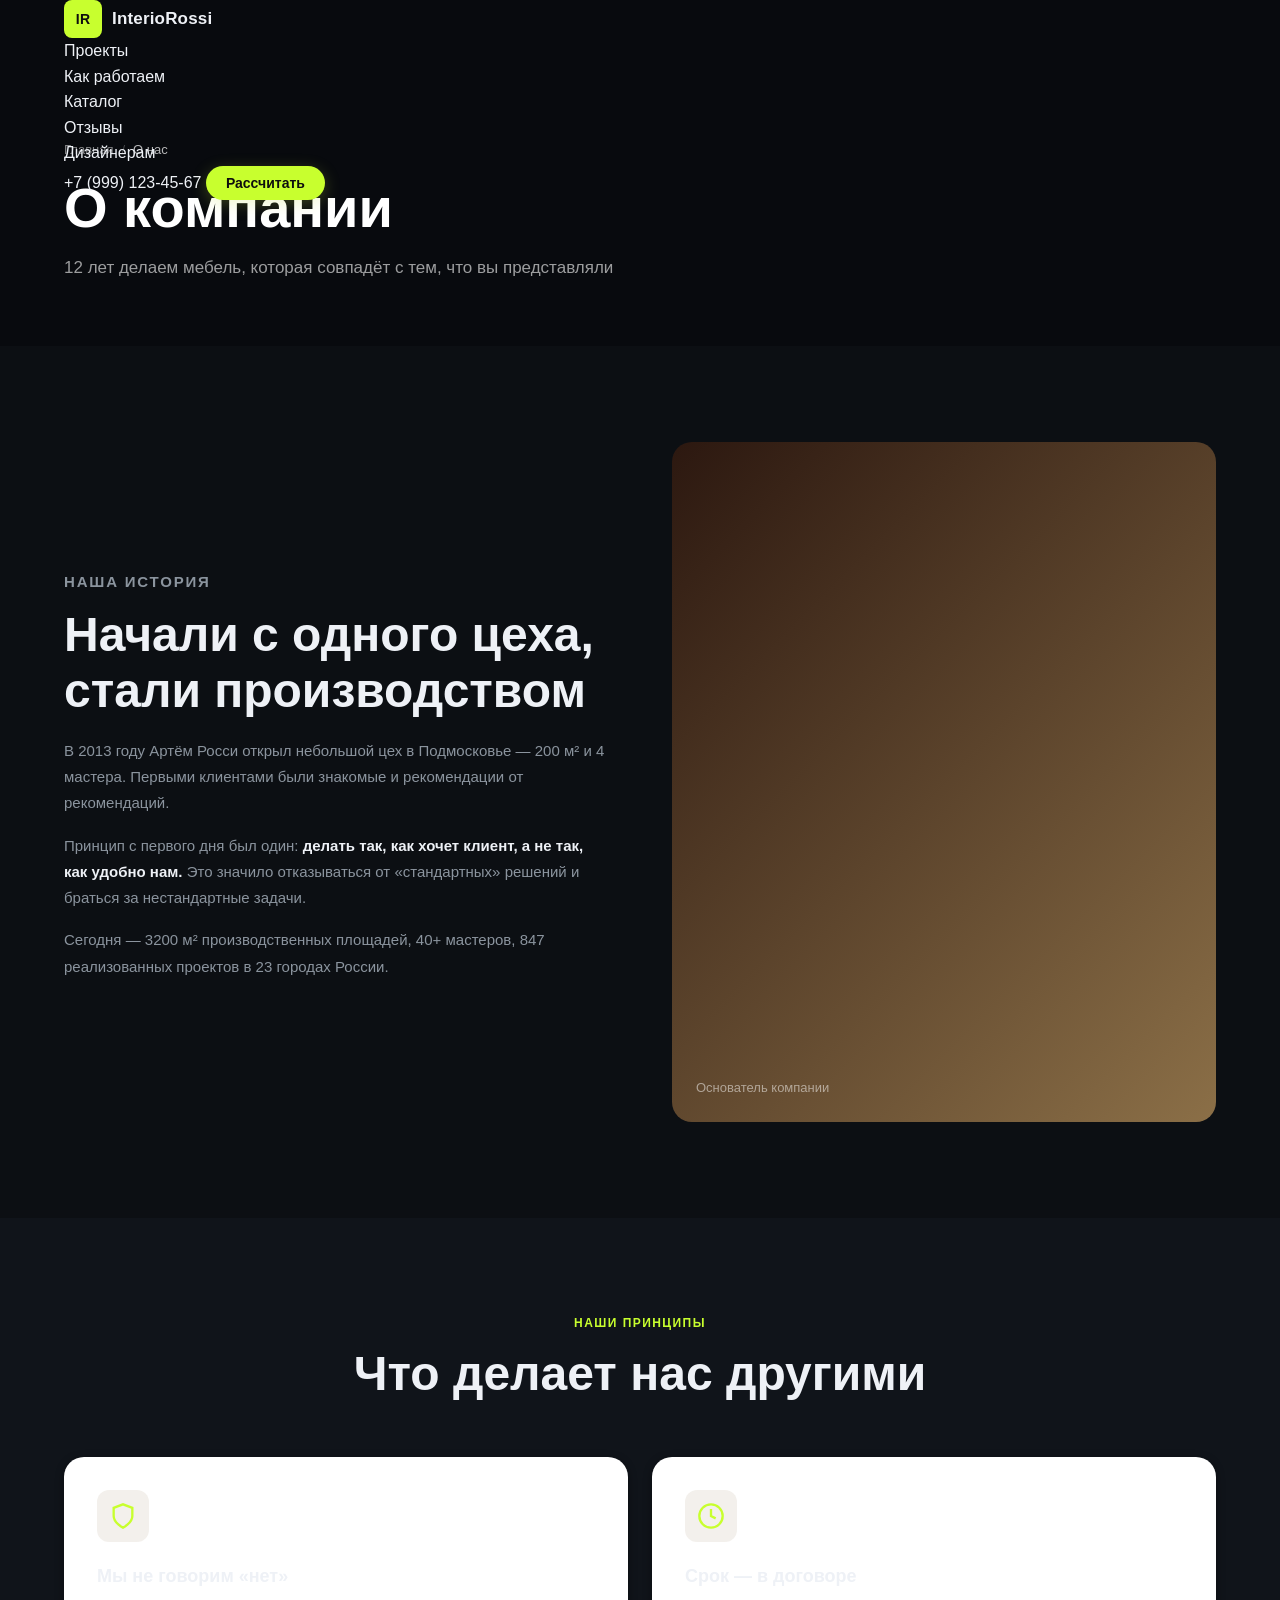
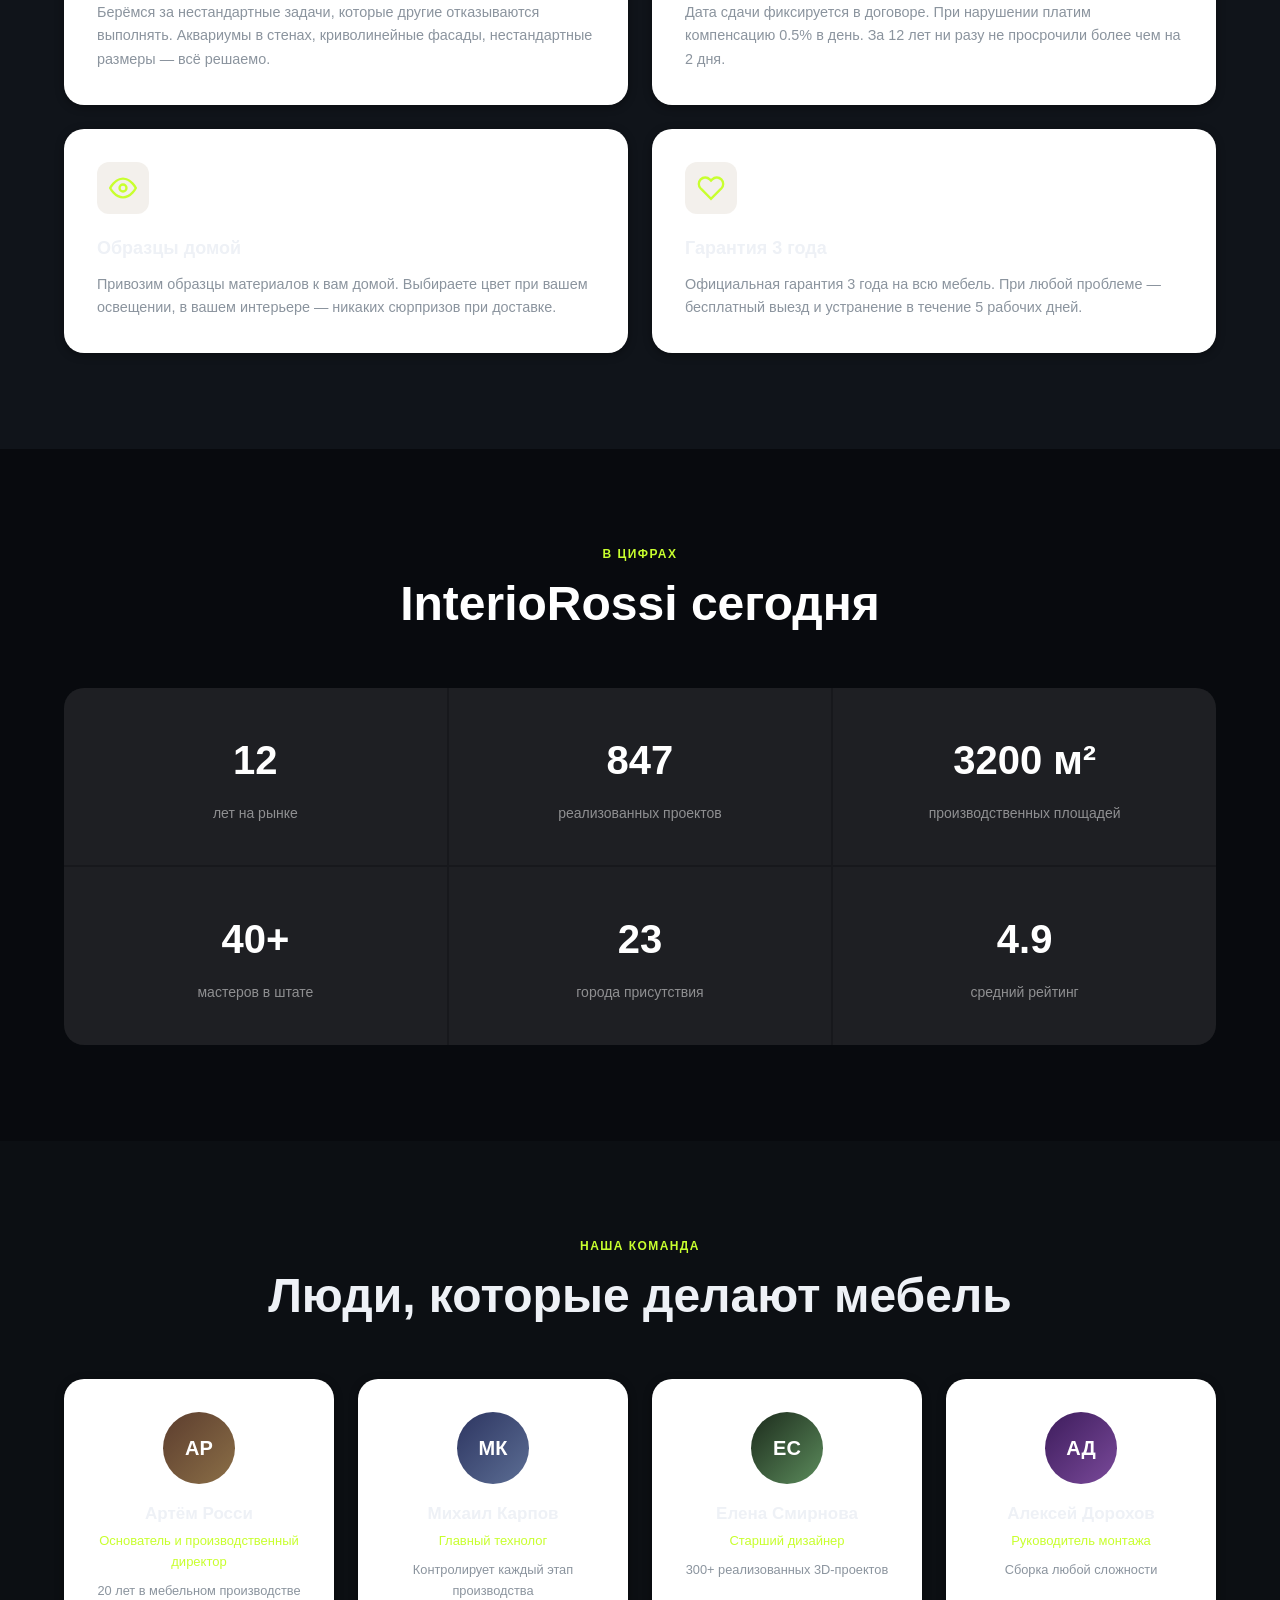
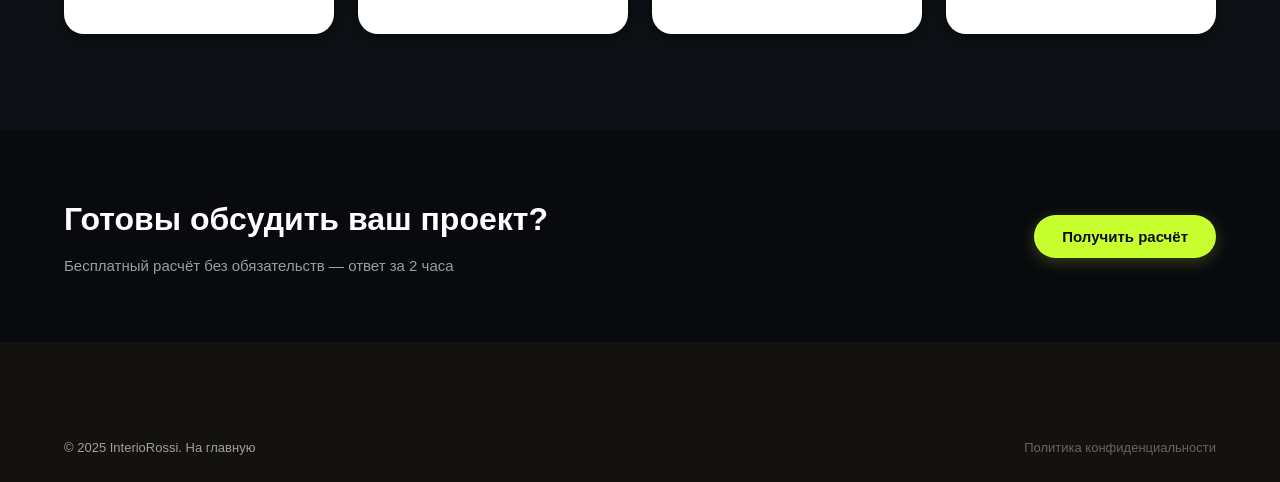
==== pages/about.html @ 783f9fa0 "InterioRossi v5 with quiz calculator" ====
<!DOCTYPE html>
<html lang="ru">
<head>
  <meta charset="UTF-8">
  <meta name="viewport" content="width=device-width, initial-scale=1.0">
  <meta name="description" content="О компании InterioRossi — 12 лет производства мебели на заказ, собственный цех в Москве.">
  <title>О нас — InterioRossi</title>
  <link rel="preconnect" href="https://fonts.googleapis.com">
  <link rel="preconnect" href="https://fonts.gstatic.com" crossorigin>
  <link href="https://fonts.googleapis.com/css2?family=Playfair+Display:ital,wght@0,400;0,600;0,700;1,400&family=Inter:wght@300;400;500;600&display=swap" rel="stylesheet">
  <link rel="stylesheet" href="../css/style.css">
  <link rel="stylesheet" href="../css/pages.css">
</head>
<body>

  <header class="header scrolled" id="header">
    <div class="container">
      <nav class="nav">
        <a href="../Index.html" class="logo">
          <span class="logo-icon">IR</span>
          <span class="logo-name">InterioRossi</span>
        </a>
        <ul class="nav-links">
          <li><a href="../Index.html#projects" class="nav-link">Проекты</a></li>
          <li><a href="../Index.html#process" class="nav-link">Как работаем</a></li>
          <li><a href="../Index.html#categories" class="nav-link">Каталог</a></li>
          <li><a href="../Index.html#reviews" class="nav-link">Отзывы</a></li>
          <li><a href="../Index.html#partners" class="nav-link">Дизайнерам</a></li>
        </ul>
        <div class="nav-right">
          <a href="tel:+79991234567" class="nav-phone">+7 (999) 123-45-67</a>
          <a href="../Index.html#contact" class="btn btn-primary btn-sm">Рассчитать</a>
        </div>
        <button class="burger" id="burger" aria-label="Меню"><span></span><span></span><span></span></button>
      </nav>
    </div>
  </header>

  <main>
    <section class="page-hero">
      <div class="container">
        <div class="breadcrumb"><a href="../Index.html">Главная</a><span>/</span><span>О нас</span></div>
        <h1 class="page-title">О компании</h1>
        <p class="page-subtitle">12 лет делаем мебель, которая совпадёт с тем, что вы представляли</p>
      </div>
    </section>

    <!-- Story -->
    <section class="section">
      <div class="container">
        <div class="about-story">
          <div class="about-text">
            <p class="section-eyebrow">Наша история</p>
            <h2 class="section-title">Начали с одного цеха,<br>стали производством</h2>
            <p>В 2013 году Артём Росси открыл небольшой цех в Подмосковье — 200 м² и 4 мастера. Первыми клиентами были знакомые и рекомендации от рекомендаций.</p>
            <p>Принцип с первого дня был один: <strong>делать так, как хочет клиент, а не так, как удобно нам.</strong> Это значило отказываться от «стандартных» решений и браться за нестандартные задачи.</p>
            <p>Сегодня — 3200 м² производственных площадей, 40+ мастеров, 847 реализованных проектов в 23 городах России.</p>
          </div>
          <div class="about-img-ph" style="background:linear-gradient(135deg,#2C1810,#8B6F47)">
            <span>Основатель компании</span>
          </div>
        </div>
      </div>
    </section>

    <!-- Values -->
    <section class="section section-cream">
      <div class="container">
        <div class="section-header">
          <p class="section-eyebrow">Наши принципы</p>
          <h2 class="section-title">Что делает нас другими</h2>
        </div>
        <div class="values-grid">
          <div class="value-card">
            <div class="value-icon">
              <svg width="28" height="28" viewBox="0 0 24 24" fill="none" stroke="currentColor" stroke-width="2"><path d="M12 22s8-4 8-10V5l-8-3-8 3v7c0 6 8 10 8 10z"/></svg>
            </div>
            <h3>Мы не говорим «нет»</h3>
            <p>Берёмся за нестандартные задачи, которые другие отказываются выполнять. Аквариумы в стенах, криволинейные фасады, нестандартные размеры — всё решаемо.</p>
          </div>
          <div class="value-card">
            <div class="value-icon">
              <svg width="28" height="28" viewBox="0 0 24 24" fill="none" stroke="currentColor" stroke-width="2"><circle cx="12" cy="12" r="10"/><polyline points="12 6 12 12 16 14"/></svg>
            </div>
            <h3>Срок — в договоре</h3>
            <p>Дата сдачи фиксируется в договоре. При нарушении платим компенсацию 0.5% в день. За 12 лет ни разу не просрочили более чем на 2 дня.</p>
          </div>
          <div class="value-card">
            <div class="value-icon">
              <svg width="28" height="28" viewBox="0 0 24 24" fill="none" stroke="currentColor" stroke-width="2"><path d="M1 12s4-8 11-8 11 8 11 8-4 8-11 8-11-8-11-8z"/><circle cx="12" cy="12" r="3"/></svg>
            </div>
            <h3>Образцы домой</h3>
            <p>Привозим образцы материалов к вам домой. Выбираете цвет при вашем освещении, в вашем интерьере — никаких сюрпризов при доставке.</p>
          </div>
          <div class="value-card">
            <div class="value-icon">
              <svg width="28" height="28" viewBox="0 0 24 24" fill="none" stroke="currentColor" stroke-width="2"><path d="M20.84 4.61a5.5 5.5 0 00-7.78 0L12 5.67l-1.06-1.06a5.5 5.5 0 00-7.78 7.78l1.06 1.06L12 21.23l7.78-7.78 1.06-1.06a5.5 5.5 0 000-7.78z"/></svg>
            </div>
            <h3>Гарантия 3 года</h3>
            <p>Официальная гарантия 3 года на всю мебель. При любой проблеме — бесплатный выезд и устранение в течение 5 рабочих дней.</p>
          </div>
        </div>
      </div>
    </section>

    <!-- Numbers -->
    <section class="section section-dark">
      <div class="container">
        <div class="section-header">
          <p class="section-eyebrow light">В цифрах</p>
          <h2 class="section-title light">InterioRossi сегодня</h2>
        </div>
        <div class="numbers-grid">
          <div class="number-item"><strong>12</strong><span>лет на рынке</span></div>
          <div class="number-item"><strong>847</strong><span>реализованных проектов</span></div>
          <div class="number-item"><strong>3200 м²</strong><span>производственных площадей</span></div>
          <div class="number-item"><strong>40+</strong><span>мастеров в штате</span></div>
          <div class="number-item"><strong>23</strong><span>города присутствия</span></div>
          <div class="number-item"><strong>4.9</strong><span>средний рейтинг</span></div>
        </div>
      </div>
    </section>

    <!-- Team -->
    <section class="section">
      <div class="container">
        <div class="section-header">
          <p class="section-eyebrow">Наша команда</p>
          <h2 class="section-title">Люди, которые делают мебель</h2>
        </div>
        <div class="team-grid">
          <div class="team-card">
            <div class="team-ava" style="background:linear-gradient(135deg,#5C3D2E,#8B6F47)">АР</div>
            <h3>Артём Росси</h3>
            <span>Основатель и производственный директор</span>
            <p>20 лет в мебельном производстве</p>
          </div>
          <div class="team-card">
            <div class="team-ava" style="background:linear-gradient(135deg,#2D3561,#5C6E94)">МК</div>
            <h3>Михаил Карпов</h3>
            <span>Главный технолог</span>
            <p>Контролирует каждый этап производства</p>
          </div>
          <div class="team-card">
            <div class="team-ava" style="background:linear-gradient(135deg,#1C2B1C,#5C8C5C)">ЕС</div>
            <h3>Елена Смирнова</h3>
            <span>Старший дизайнер</span>
            <p>300+ реализованных 3D-проектов</p>
          </div>
          <div class="team-card">
            <div class="team-ava" style="background:linear-gradient(135deg,#3D1C5C,#7A4A9A)">АД</div>
            <h3>Алексей Дорохов</h3>
            <span>Руководитель монтажа</span>
            <p>Сборка любой сложности</p>
          </div>
        </div>
      </div>
    </section>

    <!-- CTA -->
    <section class="page-cta-banner">
      <div class="container">
        <div class="banner-inner">
          <div>
            <h2>Готовы обсудить ваш проект?</h2>
            <p>Бесплатный расчёт без обязательств — ответ за 2 часа</p>
          </div>
          <a href="../Index.html#contact" class="btn btn-primary">Получить расчёт</a>
        </div>
      </div>
    </section>
  </main>

  <footer class="footer">
    <div class="container">
      <div class="footer-bottom" style="padding: 24px 0">
        <p>© 2025 InterioRossi. <a href="../Index.html">На главную</a></p>
        <div class="footer-legal">
          <a href="#">Политика конфиденциальности</a>
        </div>
      </div>
    </div>
  </footer>

  <script src="../js/main.js"></script>
</body>
</html>
---- css/style.css ----
/* ═══════════════════════════════════════════════════
   InterioRossi — Main Stylesheet
   Palette: Tuvio dark + lime accent
═══════════════════════════════════════════════════ */

/* ─── Variables ─── */
:root {
  --bg:         #0c0f13;
  --bg-cream:   #10141a;
  --bg-dark:    #080a0e;
  --bg-dark2:   #161c24;
  --text:       #eef1f6;
  --text-2:     #8b949e;
  --text-3:     #5a6370;
  --accent:     #c8ff2e;
  --accent-h:   #d8ff5a;
  --gold:       #c8ff2e;
  --gold-light: #d8ff5a;
  --border:     rgba(255,255,255,.06);
  --border-d:   rgba(255,255,255,.06);
  --white:      #FFFFFF;
  --shadow-sm:  0 2px 8px rgba(0,0,0,.4);
  --shadow:     0 4px 24px rgba(0,0,0,.5);
  --shadow-lg:  0 8px 48px rgba(0,0,0,.6);
  --r:          16px;
  --r-lg:       20px;
  --transition: .3s cubic-bezier(.4,0,.2,1);
  --font-h:     'Manrope', -apple-system, BlinkMacSystemFont, 'Segoe UI', Arial, sans-serif;
  --font-b:     'Manrope', -apple-system, BlinkMacSystemFont, 'Segoe UI', Arial, sans-serif;
}

/* ─── Reset ─── */
*, *::before, *::after { box-sizing: border-box; margin: 0; padding: 0; }
html { scroll-behavior: smooth; font-size: 16px; }
body {
  font-family: var(--font-b);
  background: var(--bg);
  color: var(--text);
  line-height: 1.6;
  -webkit-font-smoothing: antialiased;
}
img { display: block; max-width: 100%; height: auto; }
a { color: inherit; text-decoration: none; }
ul { list-style: none; }
button { cursor: pointer; border: none; background: none; font-family: inherit; }
input, textarea, select { font-family: inherit; }

/* ─── Layout ─── */
.container {
  width: 100%;
  max-width: 1200px;
  margin: 0 auto;
  padding: 0 24px;
}
.section { padding: 96px 0; }
.section-cream { background: var(--bg-cream); }
.section-dark  { background: var(--bg-dark); }

/* ─── Typography ─── */
.section-eyebrow {
  font-size: .75rem;
  font-weight: 600;
  letter-spacing: .12em;
  text-transform: uppercase;
  color: var(--accent);
  margin-bottom: 12px;
}
.section-eyebrow.light { color: var(--gold); }

.section-title {
  font-family: var(--font-h);
  font-size: clamp(2rem, 4vw, 3rem);
  font-weight: 700;
  line-height: 1.15;
  color: var(--text);
  margin-bottom: 16px;
}
.section-title.light { color: var(--white); }
.section-title em { font-style: italic; color: var(--accent); }
.section-title.light em { color: var(--gold); }

.section-desc {
  font-size: 1.0625rem;
  color: var(--text-2);
  max-width: 560px;
  line-height: 1.7;
}
.section-desc.light { color: rgba(255,255,255,.65); }

.section-header {
  text-align: center;
  margin-bottom: 56px;
}
.section-header .section-desc { margin: 0 auto; }

/* ─── Buttons ─── */
.btn {
  display: inline-flex;
  align-items: center;
  gap: 8px;
  padding: 14px 28px;
  border-radius: 50px;
  font-size: .9375rem;
  font-weight: 600;
  line-height: 1;
  transition: var(--transition);
  white-space: nowrap;
}
.btn-primary {
  background: var(--accent);
  color: #0e0e0e;
  box-shadow: 0 4px 16px rgba(200,228,62,.25);
}
.btn-primary:hover {
  background: var(--accent-h);
  transform: translateY(-2px);
  box-shadow: 0 6px 24px rgba(200,228,62,.35);
}
.btn-primary:active { transform: translateY(0); }

.btn-ghost {
  background: rgba(255,255,255,.12);
  color: var(--white);
  border: 1.5px solid rgba(255,255,255,.35);
  backdrop-filter: blur(4px);
}
.btn-ghost:hover {
  background: rgba(255,255,255,.22);
  border-color: rgba(255,255,255,.6);
}

.btn-outline {
  background: transparent;
  color: var(--accent);
  border: 1.5px solid var(--accent);
}
.btn-outline:hover {
  background: var(--accent);
  color: #0e0e0e;
}

.btn-sm  { padding: 10px 20px; font-size: .875rem; }
.btn-full { width: 100%; justify-content: center; }
.btn-large { padding: 18px 32px; font-size: 1rem; }

/* ─── Forms ─── */
.form-group { margin-bottom: 16px; }
.form-label { display: block; font-size: .8125rem; font-weight: 500; color: var(--text-2); margin-bottom: 6px; }

.form-input {
  width: 100%;
  padding: 14px 16px;
  border: 1.5px solid var(--border);
  border-radius: 8px;
  font-size: .9375rem;
  color: var(--text);
  background: var(--bg-dark2);
  outline: none;
  transition: border-color var(--transition), box-shadow var(--transition);
  appearance: none;
}
.form-input::placeholder { color: var(--text-3); }
.form-input:focus { border-color: var(--accent); box-shadow: 0 0 0 3px rgba(139,111,71,.12); }
.form-input.error { border-color: #E05252; }

.form-textarea { resize: vertical; min-height: 100px; }
.form-select { cursor: pointer; background-image: url("data:image/svg+xml,%3Csvg xmlns='http://www.w3.org/2000/svg' width='12' height='12' viewBox='0 0 24 24' fill='none' stroke='%236B6560' stroke-width='2'%3E%3Cpath d='M6 9l6 6 6-6'/%3E%3C/svg%3E"); background-repeat: no-repeat; background-position: right 14px center; padding-right: 40px; }

.form-note { font-size: .8125rem; color: var(--text-3); text-align: center; margin-top: 10px; }
.form-privacy { font-size: .8rem; color: var(--text-3); text-align: center; margin-top: 12px; }
.form-privacy a { color: var(--accent); border-bottom: 1px dotted var(--accent); }

.form-card {
  background: var(--bg-cream);
  border-radius: var(--r-lg);
  padding: 40px;
  box-shadow: var(--shadow-lg);
}
.form-card h3 {
  font-family: var(--font-h);
  font-size: 1.5rem;
  font-weight: 700;
  margin-bottom: 28px;
  color: var(--text);
}

/* ─── Stars ─── */
.stars { color: var(--gold); font-size: .9rem; letter-spacing: 1px; }

/* ━━━━━━━━━━━━━━━━━━━━━━ HEADER ━━━━━━━━━━━━━━━━━━━━━━ */
:root {
  --hdr-top-h:  36px;
  --hdr-main-h: 60px;
  --hdr-total:  96px;
  --cta:        #c8ff2e;
  --cta-h:      #d8ff5a;
}

.header {
  position: fixed;
  top: 0; left: 0; right: 0;
  z-index: 100;
}

/* btn-cta — warm orange CTA */
.btn-cta {
  background: var(--cta);
  color: #0e0e0e;
  border-radius: 50px;
  box-shadow: 0 4px 14px rgba(200,228,62,.3);
  padding: 12px 22px;
  font-size: .875rem;
  font-weight: 600;
  display: inline-flex;
  align-items: center;
  gap: 6px;
  transition: var(--transition);
  white-space: nowrap;
}
.btn-cta:hover { background: var(--cta-h); transform: translateY(-1px); box-shadow: 0 6px 20px rgba(200,228,62,.4); }
.btn-cta:active { transform: none; }

/* ── Top bar ── */
.hdr-top {
  background: var(--bg-dark);
  border-bottom: 1px solid var(--border);
  height: var(--hdr-top-h);
}
.hdr-top-row {
  display: flex;
  align-items: center;
  justify-content: space-between;
  height: var(--hdr-top-h);
}

.hdr-address {
  display: flex;
  align-items: center;
  gap: 6px;
  flex-shrink: 0;
  color: var(--text-3);
}
.hdr-address svg { color: var(--text-3); flex-shrink: 0; }
.hdr-address span { font-size: .75rem; }

/* Search */
.hdr-search {
  flex: 1;
  max-width: 520px;
  display: flex;
  align-items: center;
  background: rgba(255,255,255,.07);
  border: 1px solid rgba(255,255,255,.1);
  border-radius: 24px;
  padding: 0 16px;
  height: 32px;
  gap: 8px;
  transition: border-color var(--transition), background var(--transition);
}
.hdr-search:focus-within {
  border-color: var(--gold);
  background: rgba(255,255,255,.1);
}
.hdr-search-ico {
  color: rgba(255,255,255,.4);
  display: flex;
  align-items: center;
  flex-shrink: 0;
  transition: color var(--transition);
}
.hdr-search:focus-within .hdr-search-ico { color: var(--gold); }
.hdr-search input {
  flex: 1;
  background: none;
  border: none;
  outline: none;
  color: var(--white);
  font-size: .8125rem;
}
.hdr-search input::placeholder { color: rgba(255,255,255,.3); }
.hdr-search-clear {
  color: rgba(255,255,255,.3);
  display: none;
  align-items: center;
  flex-shrink: 0;
  transition: color var(--transition);
}
.hdr-search-clear:hover { color: var(--white); }
.hdr-search.has-value .hdr-search-clear { display: flex; }

/* Top-right quick links */
.hdr-top-right {
  display: flex;
  align-items: center;
  gap: 4px;
  margin-left: auto;
  flex-shrink: 0;
}
.hdr-tlink {
  font-size: .75rem;
  font-weight: 500;
  color: var(--text-3);
  padding: 4px 10px;
  border-radius: 4px;
  transition: color var(--transition), background var(--transition);
  white-space: nowrap;
  display: inline-flex;
  align-items: center;
  gap: 4px;
}
.hdr-tlink:hover { color: var(--text-2); background: rgba(255,255,255,.04); }

.hdr-client {
  position: relative;
}
.hdr-client-btn {
  display: flex;
  align-items: center;
  gap: 4px;
  font-size: .8125rem;
  font-weight: 500;
  color: rgba(255,255,255,.55);
  padding: 4px 10px;
  border-radius: 4px;
  transition: color var(--transition), background var(--transition);
  white-space: nowrap;
}
.hdr-client-btn:hover,
.hdr-client-btn[aria-expanded="true"] { color: var(--white); background: rgba(255,255,255,.06); }
.hdr-client-btn svg { transition: transform var(--transition); }
.hdr-client-btn[aria-expanded="true"] svg { transform: rotate(180deg); }

.hdr-client-menu {
  position: absolute;
  top: calc(100% + 8px);
  right: 0;
  background: #1E1C19;
  border: 1px solid rgba(255,255,255,.1);
  border-radius: 10px;
  padding: 8px;
  min-width: 180px;
  box-shadow: 0 8px 32px rgba(0,0,0,.5);
  opacity: 0;
  visibility: hidden;
  transform: translateY(-6px);
  transition: var(--transition);
  z-index: 50;
}
.hdr-client-menu.open {
  opacity: 1;
  visibility: visible;
  transform: translateY(0);
}
.hdr-client-menu a {
  display: block;
  padding: 9px 12px;
  font-size: .8125rem;
  color: rgba(255,255,255,.65);
  border-radius: 6px;
  transition: color var(--transition), background var(--transition);
}
.hdr-client-menu a:hover { color: var(--white); background: rgba(255,255,255,.07); }

.hdr-icon-btn {
  width: 32px; height: 32px;
  border-radius: 6px;
  display: flex;
  align-items: center;
  justify-content: center;
  color: rgba(255,255,255,.45);
  transition: var(--transition);
}
.hdr-icon-btn:hover { color: var(--white); background: rgba(255,255,255,.08); }

/* ── Main header row ── */
.hdr-main {
  background: rgba(12,15,19,.96);
  backdrop-filter: blur(20px);
  -webkit-backdrop-filter: blur(20px);
  border-bottom: 1px solid var(--border);
  height: var(--hdr-main-h);
}
.hdr-main-row {
  display: flex;
  align-items: center;
  height: var(--hdr-main-h);
  gap: 20px;
}

/* Logo */
.logo {
  display: flex;
  align-items: center;
  gap: 10px;
  flex-shrink: 0;
  text-decoration: none;
}
.logo-icon {
  width: 38px; height: 38px;
  background: var(--accent);
  border-radius: 8px;
  display: flex; align-items: center; justify-content: center;
  font-family: var(--font-h);
  font-size: .875rem;
  font-weight: 700;
  color: #0e0e0e;
  letter-spacing: .02em;
  flex-shrink: 0;
}
.logo-texts { display: flex; align-items: baseline; gap: 8px; }
.logo-name {
  font-family: var(--font-h);
  font-size: 1.0625rem;
  font-weight: 700;
  color: var(--text);
  letter-spacing: .01em;
}
.logo-sub {
  font-size: .6875rem;
  color: var(--text-3);
  letter-spacing: .08em;
  text-transform: uppercase;
}

/* Catalog button + mega-menu */
.catalog-wrap {
  position: relative;
  flex-shrink: 0;
}
.catalog-btn {
  display: flex;
  align-items: center;
  gap: 8px;
  height: 40px;
  padding: 0 18px;
  border-radius: 8px;
  background: rgba(255,255,255,.07);
  border: 1px solid rgba(255,255,255,.1);
  color: var(--white);
  font-size: .875rem;
  font-weight: 600;
  transition: var(--transition);
  white-space: nowrap;
}
.catalog-btn { color: var(--text); }
.catalog-btn:hover { border-color: rgba(255,255,255,.2); background: rgba(255,255,255,.03); }
.catalog-btn[aria-expanded="true"] {
  border-color: rgba(200,255,46,.35);
  background: rgba(200,255,46,.06);
  color: var(--accent);
}
.catalog-btn[aria-expanded="true"] .cat-chevron { transform: rotate(180deg); }
.cat-chevron { transition: transform var(--transition); }

/* Mega-overlay */
.catalog-overlay {
  position: fixed;
  inset: 0;
  top: var(--hdr-total);
  z-index: 89;
  background: rgba(0,0,0,.5);
  display: none;
}
.catalog-overlay.open { display: block; }

/* Mega dropdown — full-width fixed */
.catalog-mega {
  position: fixed;
  top: var(--hdr-total);
  left: 0; right: 0;
  z-index: 90;
  background: var(--bg-dark2);
  border-bottom: 1px solid var(--border);
  box-shadow: 0 24px 64px rgba(0,0,0,.55);
  padding: 40px 0 36px;
  display: none;
  opacity: 0;
  transition: opacity .25s;
}
.catalog-mega.open { display: block; opacity: 1; }

.mega-grid-inner {
  max-width: 1200px;
  margin: 0 auto;
  padding: 0 24px;
  display: grid;
  grid-template-columns: 280px 1fr 240px;
  gap: 40px;
}

/* Column 1 — catalog list */
.mega-col-title {
  font-size: .6875rem;
  font-weight: 700;
  letter-spacing: .12em;
  text-transform: uppercase;
  color: var(--text-3);
  margin-bottom: 16px;
}
.mega-col ul { display: flex; flex-direction: column; gap: 2px; list-style: none; }
.mega-col a {
  display: flex;
  align-items: center;
  gap: 12px;
  padding: 10px 14px;
  border-radius: 8px;
  font-size: .875rem;
  font-weight: 500;
  color: var(--text-2);
  transition: color var(--transition), background var(--transition);
}
.mega-col a:hover { color: var(--text); background: rgba(255,255,255,.04); }
.mega-cat-icon {
  width: 30px; height: 30px; flex-shrink: 0;
  border-radius: 7px;
  background: rgba(255,255,255,.03);
  border: 1px solid var(--border);
  display: flex; align-items: center; justify-content: center;
  font-size: 14px;
}

/* Column 2 — pages grid */
.mega-pages { display: grid; grid-template-columns: 1fr 1fr; gap: 8px; }
.mega-page-link {
  display: block;
  padding: 16px 18px;
  border-radius: 10px;
  background: rgba(255,255,255,.02);
  border: 1px solid var(--border);
  text-decoration: none;
  transition: all .2s;
}
.mega-page-link:hover { border-color: rgba(255,255,255,.1); background: rgba(255,255,255,.04); }
.mega-page-title { font-size: .9375rem; font-weight: 700; color: var(--text); margin-bottom: 4px; }
.mega-page-desc { font-size: .75rem; color: var(--text-3); line-height: 1.45; }

/* Column 3 — quick contact */
.mega-quick {
  padding: 20px;
  background: rgba(255,255,255,.02);
  border: 1px solid var(--border);
  border-radius: 12px;
}
.mega-quick-title { font-size: .875rem; font-weight: 700; color: var(--text); margin-bottom: 12px; }
.mega-quick-phone {
  font-size: 1.125rem; font-weight: 700; color: var(--text);
  text-decoration: none; display: block; margin-bottom: 4px;
}
.mega-quick-hours { font-size: .75rem; color: var(--text-3); margin-bottom: 16px; }
.mega-quick-cta {
  display: block; width: 100%; padding: 10px; text-align: center;
  background: var(--accent); color: var(--bg-dark);
  border: none; border-radius: 8px; font-weight: 700; font-size: .8125rem;
  cursor: pointer; transition: background var(--transition); text-decoration: none;
}
.mega-quick-cta:hover { background: var(--accent-h); }
.mega-quick-msgs { display: flex; gap: 8px; margin-top: 12px; }
.mega-quick-msgs a {
  flex: 1; padding: 8px; text-align: center;
  border-radius: 6px; border: 1px solid var(--border);
  color: var(--text-3); font-size: .8125rem; text-decoration: none;
  transition: all .2s;
}
.mega-quick-msgs a:hover { border-color: rgba(255,255,255,.1); color: var(--text-2); }

.mega-all { color: var(--accent) !important; font-weight: 600; }

/* Hdr nav links */
.hdr-nav {
  display: flex;
  align-items: center;
  gap: 4px;
  flex: 1;
}
.hdr-nav-link {
  padding: 8px 14px;
  font-size: .875rem;
  font-weight: 500;
  color: rgba(255,255,255,.65);
  border-radius: 6px;
  transition: color var(--transition), background var(--transition);
  white-space: nowrap;
}
.hdr-nav-link:hover { color: var(--white); background: rgba(255,255,255,.07); }

/* Contact block */
.hdr-contact {
  display: flex;
  align-items: center;
  gap: 16px;
  margin-left: auto;
  flex-shrink: 0;
}
.hdr-phone-block {
  display: flex;
  flex-direction: column;
  align-items: flex-end;
  gap: 2px;
}
.hdr-phone {
  font-size: 1.0625rem;
  font-weight: 700;
  color: var(--white);
  letter-spacing: .01em;
  transition: color var(--transition);
  white-space: nowrap;
}
.hdr-phone:hover { color: var(--gold); }
.hdr-callback {
  font-size: .75rem;
  color: var(--gold);
  font-weight: 500;
  transition: color var(--transition);
  text-align: right;
}
.hdr-callback:hover { color: var(--gold-light); }

/* Messenger icons */
.hdr-msgs {
  display: flex;
  align-items: center;
  gap: 6px;
}
.hdr-msg {
  width: 34px; height: 34px;
  border-radius: 8px;
  display: flex;
  align-items: center;
  justify-content: center;
  transition: var(--transition);
  flex-shrink: 0;
}
.hdr-msg.email  { background: rgba(255,255,255,.1); color: rgba(255,255,255,.65); }
.hdr-msg.tg     { background: rgba(42,171,238,.15); color: #2AABEE; }
.hdr-msg.wa     { background: rgba(37,211,102,.15);  color: #25D366; }
.hdr-msg:hover  { filter: brightness(1.2); transform: translateY(-1px); }

/* Burger */
.burger {
  display: none;
  flex-direction: column;
  gap: 5px;
  width: 28px;
  padding: 4px 0;
  flex-shrink: 0;
}
.burger span {
  display: block;
  height: 2px;
  background: var(--white);
  border-radius: 2px;
  transition: var(--transition);
}
.burger.active span:nth-child(1) { transform: translateY(7px) rotate(45deg); }
.burger.active span:nth-child(2) { opacity: 0; }
.burger.active span:nth-child(3) { transform: translateY(-7px) rotate(-45deg); }

/* ── Mobile Menu ── */
.mobile-menu {
  display: none;
  position: absolute;
  top: var(--hdr-total);
  left: 0; right: 0;
  background: #1C1A17;
  border-top: 1px solid rgba(255,255,255,.08);
  box-shadow: 0 8px 32px rgba(0,0,0,.6);
  padding: 20px;
  transform: translateY(-16px);
  opacity: 0;
  pointer-events: none;
  transition: var(--transition);
  max-height: calc(100svh - var(--hdr-total));
  overflow-y: auto;
}
.mobile-menu.open {
  transform: translateY(0);
  opacity: 1;
  pointer-events: auto;
}
.mob-search {
  display: flex;
  align-items: center;
  gap: 10px;
  background: rgba(255,255,255,.07);
  border: 1px solid rgba(255,255,255,.1);
  border-radius: 10px;
  padding: 10px 14px;
  margin-bottom: 16px;
  color: rgba(255,255,255,.4);
}
.mob-search input {
  flex: 1;
  background: none;
  border: none;
  outline: none;
  color: var(--white);
  font-size: .9375rem;
}
.mob-search input::placeholder { color: rgba(255,255,255,.3); }

.mobile-menu ul { margin-bottom: 16px; }
.mobile-menu li { border-bottom: 1px solid rgba(255,255,255,.06); }
.mobile-menu .nav-link {
  display: block;
  padding: 13px 4px;
  font-size: .9375rem;
  color: rgba(255,255,255,.75);
}

.mob-catalog-toggle button {
  display: flex;
  align-items: center;
  justify-content: space-between;
  width: 100%;
  padding: 13px 4px;
  font-size: .9375rem;
  color: rgba(255,255,255,.75);
  font-family: var(--font-b);
}
.mob-catalog-toggle button svg { transition: transform var(--transition); }
.mob-catalog-toggle.open button svg { transform: rotate(180deg); }
.mob-catalog-list {
  display: none;
  padding: 4px 0 8px 16px;
  border-bottom: none !important;
}
.mob-catalog-list.open { display: block; }
.mob-catalog-list li { border-bottom: none; }
.mob-catalog-list a {
  display: block;
  padding: 8px 4px;
  font-size: .875rem;
  color: rgba(255,255,255,.55);
}

.mobile-menu-footer {
  display: flex;
  flex-direction: column;
  gap: 10px;
  padding-top: 4px;
}
.mobile-menu-footer .hdr-phone {
  font-size: 1.125rem;
}

/* ━━━━━━━━━━━━━━━━━━━━━━ HERO ━━━━━━━━━━━━━━━━━━━━━━ */
.hero {
  background: var(--bg);
  min-height: 100svh;
  display: flex;
  align-items: center;
  position: relative;
  overflow: hidden;
}
.hero::before {
  content: '';
  position: absolute;
  top: 0; right: -5%; width: 55%; height: 100%;
  background: radial-gradient(ellipse at 70% 40%, rgba(200,255,46,.028) 0%, transparent 60%);
  pointer-events: none;
}

/* ── Hero grid layout ── */
.hero-grid {
  display: grid;
  grid-template-columns: 1fr 380px;
  gap: 72px;
  align-items: center;
  position: relative;
  z-index: 1;
  padding-top: calc(var(--hdr-total) + 40px);
  padding-bottom: 72px;
}

.hero-eyebrow {
  display: inline-flex;
  align-items: center;
  gap: 8px;
  padding: 5px 14px 5px 10px;
  background: rgba(255,255,255,.03);
  border: 1px solid rgba(255,255,255,.08);
  border-radius: 100px;
  font-size: .6875rem;
  font-weight: 600;
  color: var(--text-3);
  text-transform: uppercase;
  letter-spacing: .1em;
  margin-bottom: 24px;
  opacity: 0;
  animation: heroFadeUp .5s .1s forwards;
}
.hero-eyebrow::before {
  content: '';
  width: 5px; height: 5px;
  border-radius: 50%;
  background: var(--text-3);
  opacity: .6;
}

.hero-headline {
  font-family: 'Playfair Display', serif;
  font-size: clamp(2.25rem, 4vw, 3.375rem);
  font-weight: 700;
  line-height: 1.15;
  letter-spacing: -.02em;
  color: var(--text);
  margin-bottom: 20px;
  opacity: 0;
  animation: heroFadeUp .6s .2s forwards;
}
.hero-headline em {
  font-style: italic;
  color: #fff;
  text-decoration: underline;
  text-decoration-color: rgba(255,255,255,.2);
  text-underline-offset: 4px;
}

.hero-sub {
  font-size: 1.0625rem;
  line-height: 1.7;
  color: var(--text-2);
  margin-bottom: 40px;
  max-width: 480px;
  opacity: 0;
  animation: heroFadeUp .6s .3s forwards;
}

.hero-ctas {
  display: flex;
  gap: 14px;
  flex-wrap: wrap;
  opacity: 0;
  animation: heroFadeUp .6s .4s forwards;
}

.btn-hero-primary {
  display: inline-flex;
  align-items: center;
  gap: 10px;
  padding: 16px 32px;
  background: var(--accent);
  color: var(--bg-dark);
  border: none;
  border-radius: 10px;
  font-weight: 700;
  font-size: .9375rem;
  cursor: pointer;
  transition: all .3s;
  text-decoration: none;
}
.btn-hero-primary:hover {
  background: var(--accent-h);
  transform: translateY(-2px);
  box-shadow: 0 6px 32px rgba(200,255,46,.3);
}

.btn-hero-designer {
  display: inline-flex;
  align-items: center;
  gap: 8px;
  padding: 16px 26px;
  background: transparent;
  color: var(--accent);
  border: 1.5px solid rgba(200,255,46,.35);
  border-radius: 10px;
  font-weight: 600;
  font-size: .875rem;
  cursor: pointer;
  transition: all .3s;
  text-decoration: none;
}
.btn-hero-designer:hover {
  background: rgba(200,255,46,.06);
  border-color: var(--accent);
  transform: translateY(-1px);
}

/* ── Hero right card ── */
.hero-card {
  background: var(--bg-dark2);
  border: 1px solid var(--border);
  border-radius: 16px;
  overflow: hidden;
  opacity: 0;
  animation: heroFadeRight .7s .4s forwards;
  transition: transform .35s, box-shadow .35s;
}
.hero-card:hover { transform: translateY(-6px); box-shadow: 0 24px 64px rgba(0,0,0,.4); }
.hero-card-img {
  height: 200px;
  background: linear-gradient(135deg, #181e28, #1e2636);
  display: flex; align-items: center; justify-content: center;
  position: relative;
}
.hero-card-img::after {
  content: '';
  position: absolute;
  inset: 0;
  background: linear-gradient(180deg, transparent 50%, rgba(0,0,0,.55));
}
.hero-card-badge {
  position: absolute;
  top: 14px; left: 14px;
  z-index: 2;
  background: rgba(12,15,19,.85);
  backdrop-filter: blur(8px);
  padding: 5px 10px;
  border-radius: 6px;
  font-size: .625rem;
  font-weight: 700;
  color: var(--text-3);
  text-transform: uppercase;
  letter-spacing: .05em;
}
.hero-card-ph {
  color: var(--text-3);
  font-size: .75rem;
  text-align: center;
  z-index: 1;
  opacity: .4;
}
.hero-card-body { padding: 20px; }
.hero-card-title { font-size: 1rem; font-weight: 700; color: var(--text); margin-bottom: 4px; }
.hero-card-meta { font-size: .75rem; color: var(--text-3); margin-bottom: 16px; }
.hero-card-stats {
  display: grid;
  grid-template-columns: repeat(3, 1fr);
  gap: 8px;
  margin-bottom: 14px;
}
.hero-card-stat {
  text-align: center;
  padding: 10px 6px;
  background: rgba(255,255,255,.02);
  border: 1px solid var(--border);
  border-radius: 8px;
}
.hero-card-stat-val { font-size: 1rem; font-weight: 800; color: var(--text); }
.hero-card-stat-lbl { font-size: .5625rem; color: var(--text-3); margin-top: 2px; }
.hero-card-link {
  display: flex;
  align-items: center;
  justify-content: center;
  gap: 6px;
  padding: 10px;
  border-radius: 8px;
  background: rgba(255,255,255,.02);
  border: 1px solid rgba(255,255,255,.08);
  color: var(--text-2);
  font-size: .8125rem;
  font-weight: 600;
  text-decoration: none;
  transition: all .2s;
}
.hero-card-link:hover { background: rgba(255,255,255,.05); color: var(--text); }

@keyframes heroFadeUp {
  from { opacity: 0; transform: translateY(20px); }
  to   { opacity: 1; transform: translateY(0); }
}
@keyframes heroFadeRight {
  from { opacity: 0; transform: translateX(32px); }
  to   { opacity: 1; transform: translateX(0); }
}

@media (max-width: 1000px) {
  .hero-grid { grid-template-columns: 1fr; gap: 40px; }
  .hero-card { max-width: 420px; }
}

/* ━━━━━━━━━━━━━━━━━━━━━━ QUIZ CTA STRIP ━━━━━━━━━━━━━━━━━━━━━━ */
.quiz-cta-strip {
  background: linear-gradient(135deg, rgba(200,255,46,.05) 0%, transparent 70%);
  border-top: 1px solid rgba(200,255,46,.12);
  border-bottom: 1px solid rgba(200,255,46,.08);
  padding: 40px 0;
}
.quiz-cta-strip-inner {
  display: flex;
  align-items: center;
  justify-content: space-between;
  gap: 32px;
}
.quiz-cta-strip-title {
  font-family: var(--font-h);
  font-size: 1.25rem;
  font-weight: 700;
  color: var(--text);
  margin-bottom: 6px;
}
.quiz-cta-strip-sub {
  font-size: .9375rem;
  color: var(--text-2);
}
.quiz-cta-strip-btn {
  display: inline-flex;
  align-items: center;
  gap: 10px;
  padding: 16px 36px;
  background: var(--accent);
  color: var(--bg-dark);
  border: none;
  border-radius: 12px;
  font-weight: 700;
  font-size: 1rem;
  cursor: pointer;
  transition: all .3s;
  font-family: inherit;
  white-space: nowrap;
  flex-shrink: 0;
}
.quiz-cta-strip-btn:hover {
  background: var(--accent-h);
  transform: translateY(-2px);
  box-shadow: 0 6px 28px rgba(200,255,46,.3);
}
@media (max-width: 768px) {
  .quiz-cta-strip-inner { flex-direction: column; text-align: center; }
  .quiz-cta-strip-btn { width: 100%; justify-content: center; }
}

/* ━━━━━━━━━━━━━━━━━━━━━━ TRUST ━━━━━━━━━━━━━━━━━━━━━━ */
.trust-section {
  padding: 56px 0;
  background: var(--bg-cream);
  border-top: 1px solid var(--border);
  border-bottom: 1px solid var(--border);
}
.trust-grid {
  display: grid;
  grid-template-columns: repeat(4, 1fr);
}
.trust-item {
  text-align: center;
  padding: 28px 20px;
  position: relative;
}
.trust-item:not(:last-child)::after {
  content: '';
  position: absolute;
  right: 0; top: 25%; height: 50%;
  width: 1px;
  background: var(--border);
}
.trust-icon {
  width: 44px; height: 44px;
  border-radius: 12px;
  background: rgba(255,255,255,.03);
  border: 1px solid var(--border);
  display: flex; align-items: center; justify-content: center;
  margin: 0 auto 14px;
}
.trust-icon svg {
  width: 20px; height: 20px;
  stroke: var(--text-3);
  fill: none;
  stroke-width: 1.8;
}
.trust-num {
  font-size: 1.75rem;
  font-weight: 800;
  letter-spacing: -.03em;
  color: var(--text);
  margin-bottom: 4px;
}
.trust-label {
  font-size: .8125rem;
  color: var(--text-3);
  font-weight: 500;
}
@media (max-width: 900px) {
  .trust-grid { grid-template-columns: repeat(2, 1fr); }
  .trust-item:nth-child(2)::after { display: none; }
}

/* ━━━━━━━━━━━━━━━━━━━━━━ CASES ━━━━━━━━━━━━━━━━━━━━━━ */
.carousel-wrapper { overflow: hidden; margin: 0 -24px; padding: 0 24px; }

.cases-carousel {
  display: flex;
  gap: 24px;
  transition: transform .5s cubic-bezier(.4,0,.2,1);
}

.case-card {
  flex: 0 0 calc(33.333% - 16px);
  background: var(--bg-cream);
  border-radius: var(--r-lg);
  overflow: hidden;
  box-shadow: var(--shadow);
  transition: box-shadow var(--transition), transform var(--transition);
}
.case-card:hover { box-shadow: var(--shadow-lg); transform: translateY(-4px); }

.case-image { position: relative; }
.case-img-ph {
  height: 220px;
  background: linear-gradient(135deg, var(--c1), var(--c2));
  display: flex;
  align-items: center;
  justify-content: center;
}
.case-img-ph span {
  font-family: var(--font-h);
  font-size: 1.5rem;
  color: rgba(255,255,255,.4);
  font-style: italic;
}
.case-badge {
  position: absolute;
  bottom: 12px; left: 12px;
  background: rgba(0,0,0,.6);
  color: var(--white);
  font-size: .75rem;
  font-weight: 500;
  padding: 5px 10px;
  border-radius: 20px;
  backdrop-filter: blur(4px);
}

.case-content { padding: 24px; }
.case-meta { display: flex; gap: 10px; margin-bottom: 12px; }
.case-type, .case-area {
  font-size: .75rem;
  font-weight: 600;
  padding: 4px 10px;
  border-radius: 20px;
}
.case-type { background: var(--bg-cream); color: var(--accent); }
.case-area { background: var(--border); color: var(--text-2); }
.case-content h3 {
  font-family: var(--font-h);
  font-size: 1.125rem;
  font-weight: 700;
  margin-bottom: 14px;
  color: var(--text);
}
.case-task, .case-solution {
  font-size: .875rem;
  color: var(--text-2);
  line-height: 1.6;
  margin-bottom: 10px;
}
.case-task strong, .case-solution strong { color: var(--text); }

.case-review {
  display: flex;
  gap: 12px;
  align-items: flex-start;
  padding-top: 16px;
  border-top: 1px solid var(--border);
  margin-top: 16px;
}
.ava-ph {
  width: 36px; height: 36px;
  border-radius: 50%;
  background: var(--bg-cream);
  color: var(--accent);
  font-weight: 700;
  font-size: .875rem;
  display: flex;
  align-items: center;
  justify-content: center;
  flex-shrink: 0;
}
.review-text p { font-size: .8125rem; color: var(--text-2); font-style: italic; line-height: 1.5; }
.review-text span { font-size: .75rem; color: var(--text-3); margin-top: 4px; display: block; }

.carousel-controls {
  display: flex;
  align-items: center;
  justify-content: center;
  gap: 16px;
  margin-top: 32px;
}
.carousel-btn {
  width: 44px; height: 44px;
  border-radius: 50%;
  background: var(--bg-cream);
  border: 1.5px solid var(--border);
  color: var(--text);
  display: flex;
  align-items: center;
  justify-content: center;
  transition: var(--transition);
  box-shadow: var(--shadow-sm);
}
.carousel-btn:hover { background: var(--accent); border-color: var(--accent); color: var(--white); }

.carousel-dots { display: flex; gap: 8px; }
.carousel-dot {
  width: 8px; height: 8px;
  border-radius: 50%;
  background: var(--border);
  transition: var(--transition);
  cursor: pointer;
  border: none;
  padding: 0;
}
.carousel-dot.active { background: var(--accent); width: 24px; border-radius: 4px; }

.section-cta { text-align: center; margin-top: 40px; }

/* ━━━━━━━━━━━━━━━━━━━━━━ NO LIMITS ━━━━━━━━━━━━━━━━━━━━━━ */
.no-limits-grid {
  display: grid;
  grid-template-columns: 1fr 1fr;
  gap: 80px;
  align-items: center;
}

.nl-text .section-title { margin-bottom: 20px; }
.nl-text .section-desc { margin-bottom: 36px; }

.nl-example {
  background: rgba(255,255,255,.05);
  border: 1px solid rgba(255,255,255,.1);
  border-radius: var(--r);
  padding: 24px;
  margin-bottom: 36px;
}
.nl-tag {
  display: inline-block;
  background: var(--gold);
  color: var(--bg-dark);
  font-size: .7rem;
  font-weight: 700;
  letter-spacing: .1em;
  text-transform: uppercase;
  padding: 3px 8px;
  border-radius: 4px;
  margin-bottom: 12px;
}
.nl-example p {
  font-size: .9375rem;
  color: rgba(255,255,255,.75);
  line-height: 1.65;
  margin-bottom: 14px;
}
.nl-result {
  display: flex;
  align-items: flex-start;
  gap: 8px;
  font-size: .875rem;
  color: var(--gold);
  font-weight: 500;
}
.nl-result svg { flex-shrink: 0; margin-top: 2px; }

.nl-visual { display: flex; flex-direction: column; align-items: center; gap: 20px; }

.before-after {
  display: flex;
  align-items: center;
  gap: 20px;
}
.ba-item { display: flex; flex-direction: column; align-items: center; gap: 12px; }
.ba-img {
  width: 160px; height: 160px;
  border-radius: var(--r);
  display: flex;
  align-items: center;
  justify-content: center;
}
.ba-before {
  background: rgba(255,255,255,.06);
  border: 2px dashed rgba(255,255,255,.2);
}
.ba-after {
  background: rgba(139,111,71,.25);
  border: 2px solid var(--accent);
}
.ba-item span {
  font-size: .8125rem;
  color: rgba(255,255,255,.5);
  font-weight: 500;
}
.ba-arrow { color: var(--gold); }

/* ━━━━━━━━━━━━━━━━━━━━━━ MASONRY ━━━━━━━━━━━━━━━━━━━━━━ */
.masonry-grid {
  display: grid;
  grid-template-columns: repeat(4, 1fr);
  grid-auto-rows: 180px;
  gap: 12px;
  margin-bottom: 64px;
}
.mi {
  position: relative;
  border-radius: var(--r);
  overflow: hidden;
  cursor: pointer;
}
.mi.span-2 { grid-column: span 2; }
.mi.row-2  { grid-row: span 2; }
.mi-bg {
  position: absolute;
  inset: 0;
  background: linear-gradient(135deg, var(--c1), var(--c2));
  transition: transform .6s ease;
}
.mi:hover .mi-bg { transform: scale(1.06); }
.mi-ov {
  position: absolute;
  inset: 0;
  background: linear-gradient(to top, rgba(0,0,0,.7) 0%, transparent 60%);
  display: flex;
  flex-direction: column;
  justify-content: flex-end;
  padding: 16px;
  transition: var(--transition);
}
.mi-ov h3 {
  font-family: var(--font-h);
  font-size: 1rem;
  font-weight: 600;
  color: var(--white);
  margin-bottom: 2px;
}
.mi-ov span {
  font-size: .75rem;
  color: var(--gold-light);
  opacity: 0;
  transform: translateY(6px);
  transition: var(--transition);
}
.mi:hover .mi-ov span { opacity: 1; transform: translateY(0); }

/* Production */
.production-block {
  display: grid;
  grid-template-columns: 1fr 1fr;
  gap: 64px;
  align-items: center;
  background: var(--bg-cream);
  border-radius: var(--r-lg);
  padding: 48px;
}
.prod-thumb {
  position: relative;
  border-radius: var(--r);
  aspect-ratio: 16/10;
  display: flex;
  align-items: center;
  justify-content: center;
  overflow: hidden;
}
.play-btn {
  width: 72px; height: 72px;
  border-radius: 50%;
  background: rgba(255,255,255,.15);
  border: 2px solid rgba(255,255,255,.5);
  color: var(--white);
  display: flex;
  align-items: center;
  justify-content: center;
  transition: var(--transition);
  backdrop-filter: blur(4px);
}
.play-btn:hover {
  background: var(--accent);
  border-color: var(--accent);
  transform: scale(1.08);
}
.prod-text h3 {
  font-family: var(--font-h);
  font-size: 1.5rem;
  font-weight: 700;
  margin-bottom: 12px;
}
.prod-text p { color: var(--text-2); margin-bottom: 24px; line-height: 1.7; }

.prod-list { display: flex; flex-direction: column; gap: 10px; }
.prod-list li {
  display: flex;
  align-items: center;
  gap: 10px;
  font-size: .9375rem;
  color: var(--text-2);
}
.prod-list svg { color: var(--accent); flex-shrink: 0; }

/* ━━━━━━━━━━━━━━━━━━━━━━ PROCESS ━━━━━━━━━━━━━━━━━━━━━━ */
.process-track {
  display: grid;
  grid-template-columns: repeat(7, 1fr);
  gap: 0;
  position: relative;
  margin-bottom: 56px;
}
.process-track::before {
  content: '';
  position: absolute;
  top: 28px;
  left: calc(100% / 14);
  right: calc(100% / 14);
  height: 2px;
  background: linear-gradient(to right, var(--border), var(--accent), var(--gold), var(--border));
  z-index: 0;
}

.ps {
  display: flex;
  flex-direction: column;
  align-items: center;
  text-align: center;
  padding: 0 8px;
  position: relative;
  z-index: 1;
  opacity: 0;
  transform: translateY(20px);
  transition: opacity .5s, transform .5s;
}
.ps.visible { opacity: 1; transform: translateY(0); }

.ps-bubble {
  width: 56px; height: 56px;
  border-radius: 50%;
  background: var(--bg-cream);
  border: 2px solid var(--border);
  display: flex;
  align-items: center;
  justify-content: center;
  color: var(--accent);
  margin-bottom: 16px;
  box-shadow: var(--shadow);
  transition: var(--transition);
  position: relative;
}
.ps:hover .ps-bubble, .ps-bubble.gold {
  background: var(--accent);
  border-color: var(--accent);
  color: var(--white);
}
.ps-bubble.gold {
  background: var(--gold);
  border-color: var(--gold);
  box-shadow: 0 4px 16px rgba(201,169,110,.4);
}
.ps-bubble::before {
  content: attr(data-step);
  position: absolute;
  top: -8px; right: -8px;
  width: 20px; height: 20px;
  background: var(--accent);
  color: var(--white);
  font-size: .65rem;
  font-weight: 700;
  border-radius: 50%;
  display: flex;
  align-items: center;
  justify-content: center;
}

.ps-body h3 {
  font-size: .875rem;
  font-weight: 600;
  color: var(--text);
  margin-bottom: 6px;
}
.ps-body p {
  font-size: .8rem;
  color: var(--text-2);
  line-height: 1.5;
  margin-bottom: 8px;
}
.ps-time {
  display: inline-block;
  font-size: .75rem;
  font-weight: 600;
  color: var(--accent);
  background: rgba(139,111,71,.08);
  padding: 3px 8px;
  border-radius: 20px;
}
.guarantee-badge {
  background: rgba(201,169,110,.15) !important;
  color: #A07830 !important;
}

.process-cta {
  display: flex;
  align-items: center;
  justify-content: space-between;
  gap: 24px;
  background: var(--bg-cream);
  border-radius: var(--r-lg);
  padding: 28px 36px;
}
.process-cta p {
  display: flex;
  align-items: center;
  gap: 10px;
  font-size: .9375rem;
  color: var(--text-2);
}
.process-cta svg { color: var(--accent); flex-shrink: 0; }

/* ━━━━━━━━━━━━━━━━━━━━━━ PARTNERS ━━━━━━━━━━━━━━━━━━━━━━ */
.partners-inner {
  display: grid;
  grid-template-columns: 1fr 1fr;
  gap: 80px;
  align-items: start;
}
.partners-text .section-desc { margin-bottom: 36px; }

.benefits { display: flex; flex-direction: column; gap: 20px; }
.benefit {
  display: flex;
  align-items: flex-start;
  gap: 16px;
}
.benefit-icon {
  width: 44px; height: 44px;
  border-radius: 10px;
  background: var(--bg-cream);
  border: 1.5px solid var(--border);
  display: flex;
  align-items: center;
  justify-content: center;
  font-weight: 700;
  font-size: 1rem;
  color: var(--accent);
  flex-shrink: 0;
  box-shadow: var(--shadow-sm);
}
.benefit strong { display: block; font-size: .9375rem; margin-bottom: 2px; }
.benefit p { font-size: .8125rem; color: var(--text-2); }

.partners-form-wrap .form-card h3 { font-size: 1.25rem; }

/* ━━━━━━━━━━━━━━━━━━━━━━ REVIEWS ━━━━━━━━━━━━━━━━━━━━━━ */
.reviews-grid {
  display: grid;
  grid-template-columns: 2fr 1fr 1fr;
  grid-template-rows: auto auto;
  gap: 20px;
  margin-bottom: 48px;
}
.rv-card {
  background: var(--bg-cream);
  border-radius: var(--r-lg);
  padding: 28px;
  box-shadow: var(--shadow-sm);
  border: 1px solid var(--border);
  transition: var(--transition);
}
.rv-card:hover { box-shadow: var(--shadow); transform: translateY(-2px); }
.rv-card.featured { grid-row: span 2; }

.rv-header {
  display: flex;
  align-items: flex-start;
  gap: 14px;
  margin-bottom: 16px;
}
.rv-ava {
  width: 44px; height: 44px;
  border-radius: 50%;
  background: linear-gradient(135deg, var(--accent), var(--gold));
  color: var(--white);
  font-weight: 700;
  font-size: 1rem;
  display: flex;
  align-items: center;
  justify-content: center;
  flex-shrink: 0;
}
.rv-ava.sm { width: 36px; height: 36px; font-size: .875rem; }

.rv-header strong { display: block; font-size: .9375rem; font-weight: 600; }
.rv-header span { font-size: .8125rem; color: var(--text-2); display: block; margin-bottom: 4px; }

.rv-card p {
  font-size: .9375rem;
  color: var(--text-2);
  line-height: 1.7;
  font-style: italic;
}
.rv-project {
  height: 100px;
  border-radius: 10px;
  margin-top: 20px;
  display: flex;
  align-items: flex-end;
  padding: 12px;
}
.rv-project span {
  font-size: .8125rem;
  color: rgba(255,255,255,.8);
  font-weight: 500;
  font-style: normal;
}

.reviews-totals {
  display: flex;
  align-items: center;
  justify-content: center;
  gap: 48px;
  background: var(--bg-cream);
  border-radius: var(--r-lg);
  padding: 32px;
}
.rv-total { text-align: center; }
.rv-total strong {
  display: block;
  font-family: var(--font-h);
  font-size: 2.25rem;
  font-weight: 700;
  color: var(--text);
  line-height: 1;
  margin-bottom: 4px;
}
.rv-total span { font-size: .8125rem; color: var(--text-2); }
.rv-divider { width: 1px; height: 48px; background: var(--border); }

/* ━━━━━━━━━━━━━━━━━━━━━━ CONTACT ━━━━━━━━━━━━━━━━━━━━━━ */
.contact-inner {
  display: grid;
  grid-template-columns: 1fr 1fr;
  gap: 80px;
  align-items: start;
}
.contact-left .section-title { margin-bottom: 32px; }

.contact-guarantees { display: flex; flex-direction: column; gap: 20px; margin-bottom: 36px; }
.g-item { display: flex; align-items: flex-start; gap: 16px; }
.g-icon {
  width: 44px; height: 44px;
  border-radius: 10px;
  background: rgba(255,255,255,.08);
  border: 1px solid rgba(255,255,255,.12);
  display: flex;
  align-items: center;
  justify-content: center;
  color: var(--gold);
  flex-shrink: 0;
}
.g-item strong { display: block; color: var(--white); font-size: .9375rem; margin-bottom: 2px; }
.g-item p { font-size: .8125rem; color: rgba(255,255,255,.5); }

.contact-proof {
  display: flex;
  align-items: flex-start;
  gap: 14px;
  background: rgba(255,255,255,.06);
  border: 1px solid rgba(255,255,255,.1);
  border-radius: var(--r);
  padding: 20px;
}
.contact-proof p { font-size: .9rem; color: rgba(255,255,255,.75); font-style: italic; line-height: 1.5; margin-bottom: 6px; }
.contact-proof span { font-size: .8rem; color: rgba(255,255,255,.4); }

/* ━━━━━━━━━━━━━━━━━━━━━━ FOOTER ━━━━━━━━━━━━━━━━━━━━━━ */
.footer {
  background: #141210;
  padding: 72px 0 0;
  color: rgba(255,255,255,.6);
}
.footer-grid {
  display: grid;
  grid-template-columns: 2fr 1fr 1fr 1.5fr;
  gap: 48px;
  padding-bottom: 48px;
  border-bottom: 1px solid rgba(255,255,255,.06);
}
.footer-brand p {
  font-size: .875rem;
  line-height: 1.7;
  margin: 16px 0 24px;
  max-width: 280px;
}

.footer-socials { display: flex; gap: 12px; }
.social-link {
  width: 38px; height: 38px;
  border-radius: 8px;
  background: rgba(255,255,255,.06);
  display: flex;
  align-items: center;
  justify-content: center;
  color: rgba(255,255,255,.5);
  transition: var(--transition);
}
.social-link:hover { background: var(--accent); color: var(--white); }

.footer-col h4 {
  font-size: .8125rem;
  font-weight: 600;
  letter-spacing: .08em;
  text-transform: uppercase;
  color: rgba(255,255,255,.4);
  margin-bottom: 20px;
}
.footer-col ul { display: flex; flex-direction: column; gap: 10px; }
.footer-col a {
  font-size: .875rem;
  color: rgba(255,255,255,.55);
  transition: color var(--transition);
}
.footer-col a:hover { color: var(--white); }

.footer-phone {
  display: block;
  font-size: 1rem;
  font-weight: 600;
  color: var(--white) !important;
  margin-bottom: 8px;
}
.footer-hours {
  font-size: .8125rem;
  line-height: 1.6;
  margin-top: 8px;
}

.footer-bottom {
  display: flex;
  align-items: center;
  justify-content: space-between;
  padding: 24px 0;
  font-size: .8125rem;
}
.footer-legal { display: flex; gap: 24px; }
.footer-legal a { color: rgba(255,255,255,.35); transition: color var(--transition); }
.footer-legal a:hover { color: rgba(255,255,255,.7); }

/* ━━━━━━━━━━━━━━━━━━━━━━ MODAL ━━━━━━━━━━━━━━━━━━━━━━ */
.modal-backdrop {
  position: fixed;
  inset: 0;
  background: rgba(0,0,0,.6);
  backdrop-filter: blur(4px);
  z-index: 200;
  opacity: 0;
  pointer-events: none;
  transition: opacity var(--transition);
}
.modal-backdrop.open { opacity: 1; pointer-events: auto; }

.modal {
  position: fixed;
  top: 50%; left: 50%;
  transform: translate(-50%, -48%) scale(.96);
  z-index: 201;
  background: var(--bg-cream);
  border-radius: var(--r-lg);
  padding: 48px 40px;
  max-width: 400px;
  width: calc(100% - 48px);
  text-align: center;
  box-shadow: var(--shadow-lg);
  opacity: 0;
  pointer-events: none;
  transition: opacity var(--transition), transform var(--transition);
}
.modal.open {
  opacity: 1;
  pointer-events: auto;
  transform: translate(-50%, -50%) scale(1);
}
.modal-close {
  position: absolute;
  top: 16px; right: 16px;
  width: 32px; height: 32px;
  border-radius: 50%;
  background: var(--border);
  color: var(--text-2);
  display: flex;
  align-items: center;
  justify-content: center;
  transition: var(--transition);
}
.modal-close:hover { background: var(--accent); color: var(--white); }
.modal-icon {
  width: 64px; height: 64px;
  border-radius: 50%;
  background: rgba(139,111,71,.1);
  color: var(--accent);
  display: flex;
  align-items: center;
  justify-content: center;
  margin: 0 auto 20px;
}
.modal h3 { font-family: var(--font-h); font-size: 1.5rem; font-weight: 700; margin-bottom: 8px; }
.modal p { color: var(--text-2); margin-bottom: 24px; }

/* ━━━━━━━━━━━━━━━━━━━━━━ REVEAL ANIMATIONS ━━━━━━━━━━━━━━━━━━━━━━ */
.reveal {
  opacity: 0;
  transform: translateY(24px);
  transition: opacity .7s, transform .7s;
}
.reveal.visible { opacity: 1; transform: translateY(0); }
.reveal:nth-child(2) { transition-delay: .1s; }
.reveal:nth-child(3) { transition-delay: .2s; }
.reveal:nth-child(4) { transition-delay: .3s; }
.reveal:nth-child(5) { transition-delay: .4s; }

/* ━━━━━━━━━━━━━━━━━━━━━━ RESPONSIVE ━━━━━━━━━━━━━━━━━━━━━━ */
@media (max-width: 1100px) {
  .masonry-grid { grid-template-columns: repeat(3, 1fr); }
  .mi.span-2 { grid-column: span 2; }
  .process-track { grid-template-columns: repeat(4, 1fr); }
  .process-track::before { left: 12.5%; right: 12.5%; }
  .ps:nth-child(n+5) { margin-top: 32px; }
}

@media (max-width: 900px) {
  .section { padding: 72px 0; }
  .nav-links { display: none; }
  .nav-right .nav-phone { display: none; }
  .burger { display: flex; }
  .mobile-menu { display: block; }

  .no-limits-grid { grid-template-columns: 1fr; gap: 48px; }
  .nl-visual { display: none; }

  .masonry-grid { grid-template-columns: repeat(2, 1fr); }
  .mi.span-2 { grid-column: span 2; }
  .mi.row-2 { grid-row: span 1; }

  .production-block { grid-template-columns: 1fr; gap: 32px; padding: 32px; }

  .partners-inner { grid-template-columns: 1fr; gap: 48px; }

  .reviews-grid { grid-template-columns: 1fr 1fr; }
  .rv-card.featured { grid-column: span 2; grid-row: span 1; }

  .contact-inner { grid-template-columns: 1fr; gap: 48px; }

  .footer-grid { grid-template-columns: 1fr 1fr; gap: 32px; }

  .process-track {
    display: flex;
    flex-direction: column;
    align-items: flex-start;
    gap: 0;
    padding-left: 28px;
  }
  .process-track::before {
    top: 0; bottom: 0;
    left: 28px; right: auto;
    width: 2px; height: auto;
    background: linear-gradient(to bottom, var(--border), var(--accent), var(--gold), var(--border));
  }
  .ps {
    flex-direction: row;
    align-items: flex-start;
    text-align: left;
    padding: 0 0 32px;
    gap: 20px;
    width: 100%;
  }
  .ps-bubble { margin-bottom: 0; flex-shrink: 0; transform: translateX(-50px); }
  .ps-body { flex: 1; }

  .process-cta { flex-direction: column; align-items: flex-start; }
}

@media (max-width: 640px) {
  .container { padding: 0 16px; }
  .section { padding: 56px 0; }

  .hero-stats { gap: 20px; }
  .stat-num { font-size: 2rem; }
  .stat-divider { display: none; }

  .case-card { flex: 0 0 calc(100% - 32px); }

  .masonry-grid { grid-template-columns: 1fr 1fr; grid-auto-rows: 140px; }
  .mi.span-2 { grid-column: span 2; }

  .reviews-grid { grid-template-columns: 1fr; }
  .rv-card.featured { grid-column: span 1; }

  .reviews-totals { flex-direction: column; gap: 24px; }
  .rv-divider { width: 48px; height: 1px; }

  .footer-grid { grid-template-columns: 1fr; }
  .footer-bottom { flex-direction: column; gap: 12px; text-align: center; }
  .footer-legal { flex-wrap: wrap; justify-content: center; }

  .form-card { padding: 24px 20px; }
}

/* ━━━━ FAB — Floating phone button + cat mascot ━━━━ */
.fab-wrap {
  position: fixed;
  bottom: 32px;
  right: 28px;
  z-index: 300;
  display: flex;
  align-items: flex-end;
  gap: 10px;
  pointer-events: none;
}

/* Phone button */
.fab-btn {
  position: relative;
  width: 60px;
  height: 60px;
  border-radius: 50%;
  background: #e53935;
  color: #fff;
  display: flex;
  align-items: center;
  justify-content: center;
  box-shadow: 0 6px 24px rgba(229,57,53,.45);
  transform: translateX(110px);
  opacity: 0;
  transition: transform .55s cubic-bezier(.34,1.56,.64,1), opacity .4s ease, background .2s;
  pointer-events: none;
  flex-shrink: 0;
  text-decoration: none;
}
.fab-btn.visible {
  transform: translateX(0);
  opacity: 1;
  pointer-events: auto;
}
.fab-btn.visible:hover { background: #c62828; transform: scale(1.08); }

/* Pulse ring */
.fab-pulse {
  position: absolute;
  inset: -8px;
  border-radius: 50%;
  border: 2px solid rgba(229,57,53,.55);
  animation: fab-pulse 2.8s ease-out infinite;
  pointer-events: none;
}
@keyframes fab-pulse {
  0%   { transform: scale(1); opacity: .8; }
  100% { transform: scale(1.7); opacity: 0; }
}

@media (max-width: 500px) {
  .fab-btn { width: 52px; height: 52px; }
}
---- css/pages.css ----
/* ═══════════════════════════════════════════════════
   InterioRossi — pages.css
   Styles for inner pages (projects, about, contacts)
═══════════════════════════════════════════════════ */

/* ─── Page Hero ─── */
.page-hero {
  background: var(--bg-dark);
  padding: 140px 0 64px;
}
.breadcrumb {
  display: flex;
  align-items: center;
  gap: 8px;
  font-size: .8125rem;
  color: rgba(255,255,255,.4);
  margin-bottom: 16px;
}
.breadcrumb a { color: rgba(255,255,255,.5); transition: color var(--transition); }
.breadcrumb a:hover { color: var(--white); }
.breadcrumb span { color: rgba(255,255,255,.25); }
.breadcrumb span:last-child { color: rgba(255,255,255,.7); }

.page-title {
  font-family: var(--font-h);
  font-size: clamp(2rem, 5vw, 3.5rem);
  font-weight: 700;
  color: var(--white);
  line-height: 1.1;
  margin-bottom: 16px;
}
.page-subtitle {
  font-size: 1.0625rem;
  color: rgba(255,255,255,.6);
  max-width: 560px;
  line-height: 1.65;
}

/* ─── Filters ─── */
.filters-section {
  background: var(--white);
  border-bottom: 1px solid var(--border);
  padding: 16px 0;
  position: sticky;
  top: 72px;
  z-index: 10;
}
.filter-tabs {
  display: flex;
  gap: 8px;
  overflow-x: auto;
  scrollbar-width: none;
  -ms-overflow-style: none;
}
.filter-tabs::-webkit-scrollbar { display: none; }

.filter-tab {
  flex-shrink: 0;
  padding: 8px 18px;
  border-radius: 20px;
  font-size: .875rem;
  font-weight: 500;
  color: var(--text-2);
  background: var(--bg-cream);
  transition: var(--transition);
  border: 1.5px solid transparent;
  white-space: nowrap;
}
.filter-tab:hover { color: var(--accent); border-color: var(--accent); }
.filter-tab.active { background: var(--accent); color: var(--white); border-color: var(--accent); }

/* ─── Projects Grid ─── */
.projects-section { padding-top: 48px; }

.projects-grid {
  display: grid;
  grid-template-columns: repeat(3, 1fr);
  gap: 24px;
}
.project-card {
  border-radius: var(--r-lg);
  overflow: hidden;
  background: var(--white);
  box-shadow: var(--shadow-sm);
  border: 1px solid var(--border);
  transition: var(--transition);
}
.project-card:hover { box-shadow: var(--shadow-lg); transform: translateY(-4px); }

.project-img {
  height: 240px;
  background: linear-gradient(135deg, var(--c1), var(--c2));
  position: relative;
  display: flex;
  align-items: center;
  justify-content: center;
  overflow: hidden;
}
.project-img > span {
  font-family: var(--font-h);
  font-size: 1.5rem;
  color: rgba(255,255,255,.3);
  font-style: italic;
}
.project-overlay {
  position: absolute;
  inset: 0;
  background: rgba(0,0,0,.5);
  display: flex;
  align-items: center;
  justify-content: center;
  opacity: 0;
  transition: var(--transition);
}
.project-card:hover .project-overlay { opacity: 1; }

.project-info { padding: 20px; }
.project-meta {
  display: flex;
  justify-content: space-between;
  font-size: .75rem;
  color: var(--text-3);
  margin-bottom: 10px;
}
.project-meta span:first-child { color: var(--accent); font-weight: 600; }
.project-info h3 {
  font-family: var(--font-h);
  font-size: 1.0625rem;
  font-weight: 700;
  margin-bottom: 8px;
  color: var(--text);
}
.project-info p { font-size: .875rem; color: var(--text-2); line-height: 1.5; }

.projects-load-more { text-align: center; margin-top: 48px; }

/* ─── CTA Banner ─── */
.page-cta-banner {
  background: var(--bg-dark);
  padding: 64px 0;
}
.banner-inner {
  display: flex;
  align-items: center;
  justify-content: space-between;
  gap: 32px;
}
.banner-inner h2 {
  font-family: var(--font-h);
  font-size: clamp(1.5rem, 3vw, 2rem);
  font-weight: 700;
  color: var(--white);
  margin-bottom: 8px;
}
.banner-inner p { color: rgba(255,255,255,.6); font-size: .9375rem; }

/* ─── About ─── */
.about-story {
  display: grid;
  grid-template-columns: 1fr 1fr;
  gap: 64px;
  align-items: center;
}
.about-text .section-eyebrow { margin-bottom: 12px; }
.about-text .section-title { margin-bottom: 20px; }
.about-text p {
  color: var(--text-2);
  line-height: 1.75;
  margin-bottom: 16px;
  font-size: .9375rem;
}
.about-text p strong { color: var(--text); }
.about-img-ph {
  aspect-ratio: 4/5;
  border-radius: var(--r-lg);
  display: flex;
  align-items: flex-end;
  padding: 24px;
}
.about-img-ph span {
  font-size: .8125rem;
  color: rgba(255,255,255,.5);
  font-weight: 500;
}

.values-grid {
  display: grid;
  grid-template-columns: repeat(2, 1fr);
  gap: 24px;
}
.value-card {
  background: var(--white);
  border-radius: var(--r-lg);
  padding: 32px;
  box-shadow: var(--shadow-sm);
  border: 1px solid var(--border);
  transition: var(--transition);
}
.value-card:hover { box-shadow: var(--shadow); transform: translateY(-2px); }
.value-icon {
  width: 52px; height: 52px;
  border-radius: 12px;
  background: rgba(139,111,71,.1);
  color: var(--accent);
  display: flex;
  align-items: center;
  justify-content: center;
  margin-bottom: 20px;
}
.value-card h3 { font-family: var(--font-h); font-size: 1.125rem; font-weight: 700; margin-bottom: 10px; }
.value-card p { font-size: .9rem; color: var(--text-2); line-height: 1.65; }

.numbers-grid {
  display: grid;
  grid-template-columns: repeat(3, 1fr);
  gap: 2px;
  background: rgba(255,255,255,.06);
  border-radius: var(--r-lg);
  overflow: hidden;
}
.number-item {
  text-align: center;
  padding: 40px 24px;
  background: rgba(255,255,255,.03);
  transition: var(--transition);
}
.number-item:hover { background: rgba(255,255,255,.07); }
.number-item strong {
  display: block;
  font-family: var(--font-h);
  font-size: 2.5rem;
  font-weight: 700;
  color: var(--white);
  margin-bottom: 8px;
}
.number-item span { font-size: .875rem; color: rgba(255,255,255,.5); }

.team-grid {
  display: grid;
  grid-template-columns: repeat(4, 1fr);
  gap: 24px;
}
.team-card {
  text-align: center;
  padding: 32px 20px;
  background: var(--white);
  border-radius: var(--r-lg);
  border: 1px solid var(--border);
  box-shadow: var(--shadow-sm);
  transition: var(--transition);
}
.team-card:hover { box-shadow: var(--shadow); transform: translateY(-2px); }
.team-ava {
  width: 72px; height: 72px;
  border-radius: 50%;
  font-family: var(--font-h);
  font-size: 1.25rem;
  font-weight: 700;
  color: var(--white);
  display: flex;
  align-items: center;
  justify-content: center;
  margin: 0 auto 16px;
}
.team-card h3 { font-family: var(--font-h); font-size: 1.0625rem; font-weight: 700; margin-bottom: 4px; }
.team-card span { display: block; font-size: .8125rem; color: var(--accent); margin-bottom: 8px; }
.team-card p { font-size: .8rem; color: var(--text-2); }

/* ─── Contacts ─── */
.contacts-layout {
  display: grid;
  grid-template-columns: 1fr 1fr;
  gap: 48px;
  margin-bottom: 48px;
}
.contact-info-card {
  background: var(--bg-cream);
  border-radius: var(--r-lg);
  padding: 40px;
  height: 100%;
}
.contact-info-card h2 {
  font-family: var(--font-h);
  font-size: 1.5rem;
  font-weight: 700;
  margin-bottom: 32px;
}
.contact-info-item {
  display: flex;
  align-items: flex-start;
  gap: 16px;
  padding-bottom: 20px;
  margin-bottom: 20px;
  border-bottom: 1px solid var(--border);
}
.contact-info-item:last-of-type { border-bottom: none; }
.ci-icon {
  width: 44px; height: 44px;
  border-radius: 10px;
  background: var(--white);
  border: 1.5px solid var(--border);
  display: flex;
  align-items: center;
  justify-content: center;
  color: var(--accent);
  flex-shrink: 0;
  box-shadow: var(--shadow-sm);
}
.contact-info-item span { display: block; font-size: .75rem; font-weight: 600; text-transform: uppercase; letter-spacing: .08em; color: var(--text-3); margin-bottom: 4px; }
.contact-info-item a { font-size: 1rem; font-weight: 600; color: var(--text); transition: color var(--transition); }
.contact-info-item a:hover { color: var(--accent); }
.contact-info-item p { font-size: .9375rem; color: var(--text-2); line-height: 1.6; }
.contact-info-item small { font-size: .8rem; color: var(--text-3); }

.contact-messengers { margin-top: 24px; }
.contact-messengers p { font-size: .875rem; color: var(--text-2); margin-bottom: 12px; }
.messenger-links { display: flex; gap: 12px; }
.messenger-btn {
  display: flex;
  align-items: center;
  gap: 8px;
  padding: 10px 18px;
  border-radius: 8px;
  font-size: .875rem;
  font-weight: 600;
  color: var(--white);
  transition: var(--transition);
}
.messenger-btn:hover { opacity: .85; transform: translateY(-1px); }
.messenger-btn.tg { background: #2AABEE; }
.messenger-btn.wa { background: #25D366; }

.contact-form-col .form-card h2 { font-family: var(--font-h); font-size: 1.5rem; font-weight: 700; margin-bottom: 8px; }

.map-placeholder {
  height: 360px;
  background: linear-gradient(135deg, #1A1916, #2C2A27);
  border-radius: var(--r-lg);
  display: flex;
  align-items: center;
  justify-content: center;
  overflow: hidden;
}
.map-overlay-text {
  text-align: center;
  color: rgba(255,255,255,.6);
}
.map-overlay-text svg { margin: 0 auto 12px; }
.map-overlay-text p { font-size: 1rem; font-weight: 500; color: var(--white); margin-bottom: 16px; }

/* ─── Responsive for pages ─── */
@media (max-width: 900px) {
  .projects-grid { grid-template-columns: repeat(2, 1fr); }
  .values-grid { grid-template-columns: 1fr; }
  .about-story { grid-template-columns: 1fr; }
  .about-img-ph { aspect-ratio: 16/8; }
  .numbers-grid { grid-template-columns: repeat(2, 1fr); }
  .team-grid { grid-template-columns: repeat(2, 1fr); }
  .contacts-layout { grid-template-columns: 1fr; }
  .banner-inner { flex-direction: column; align-items: flex-start; }
}

@media (max-width: 640px) {
  .projects-grid { grid-template-columns: 1fr; }
  .team-grid { grid-template-columns: 1fr 1fr; }
  .numbers-grid { grid-template-columns: 1fr 1fr; }
}

@keyframes fadeIn {
  from { opacity: 0; transform: translateY(10px); }
  to { opacity: 1; transform: translateY(0); }
}
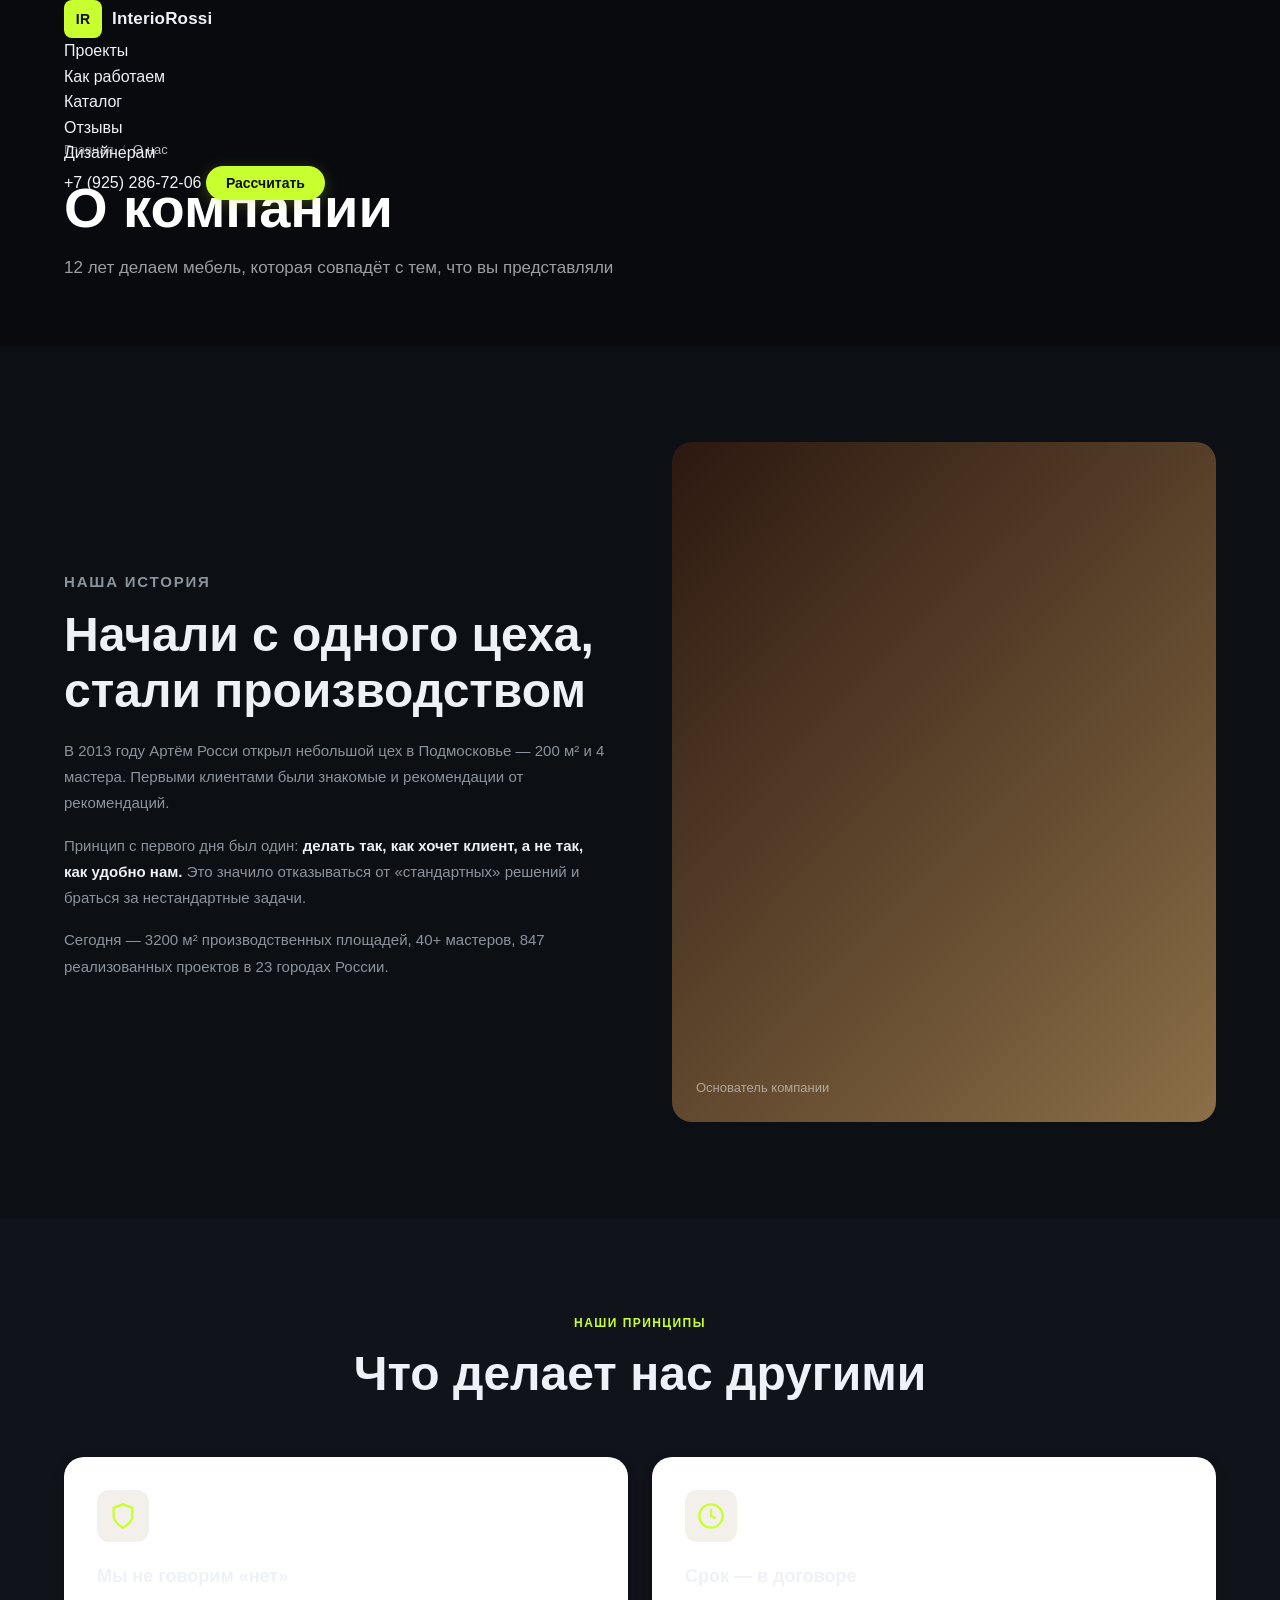
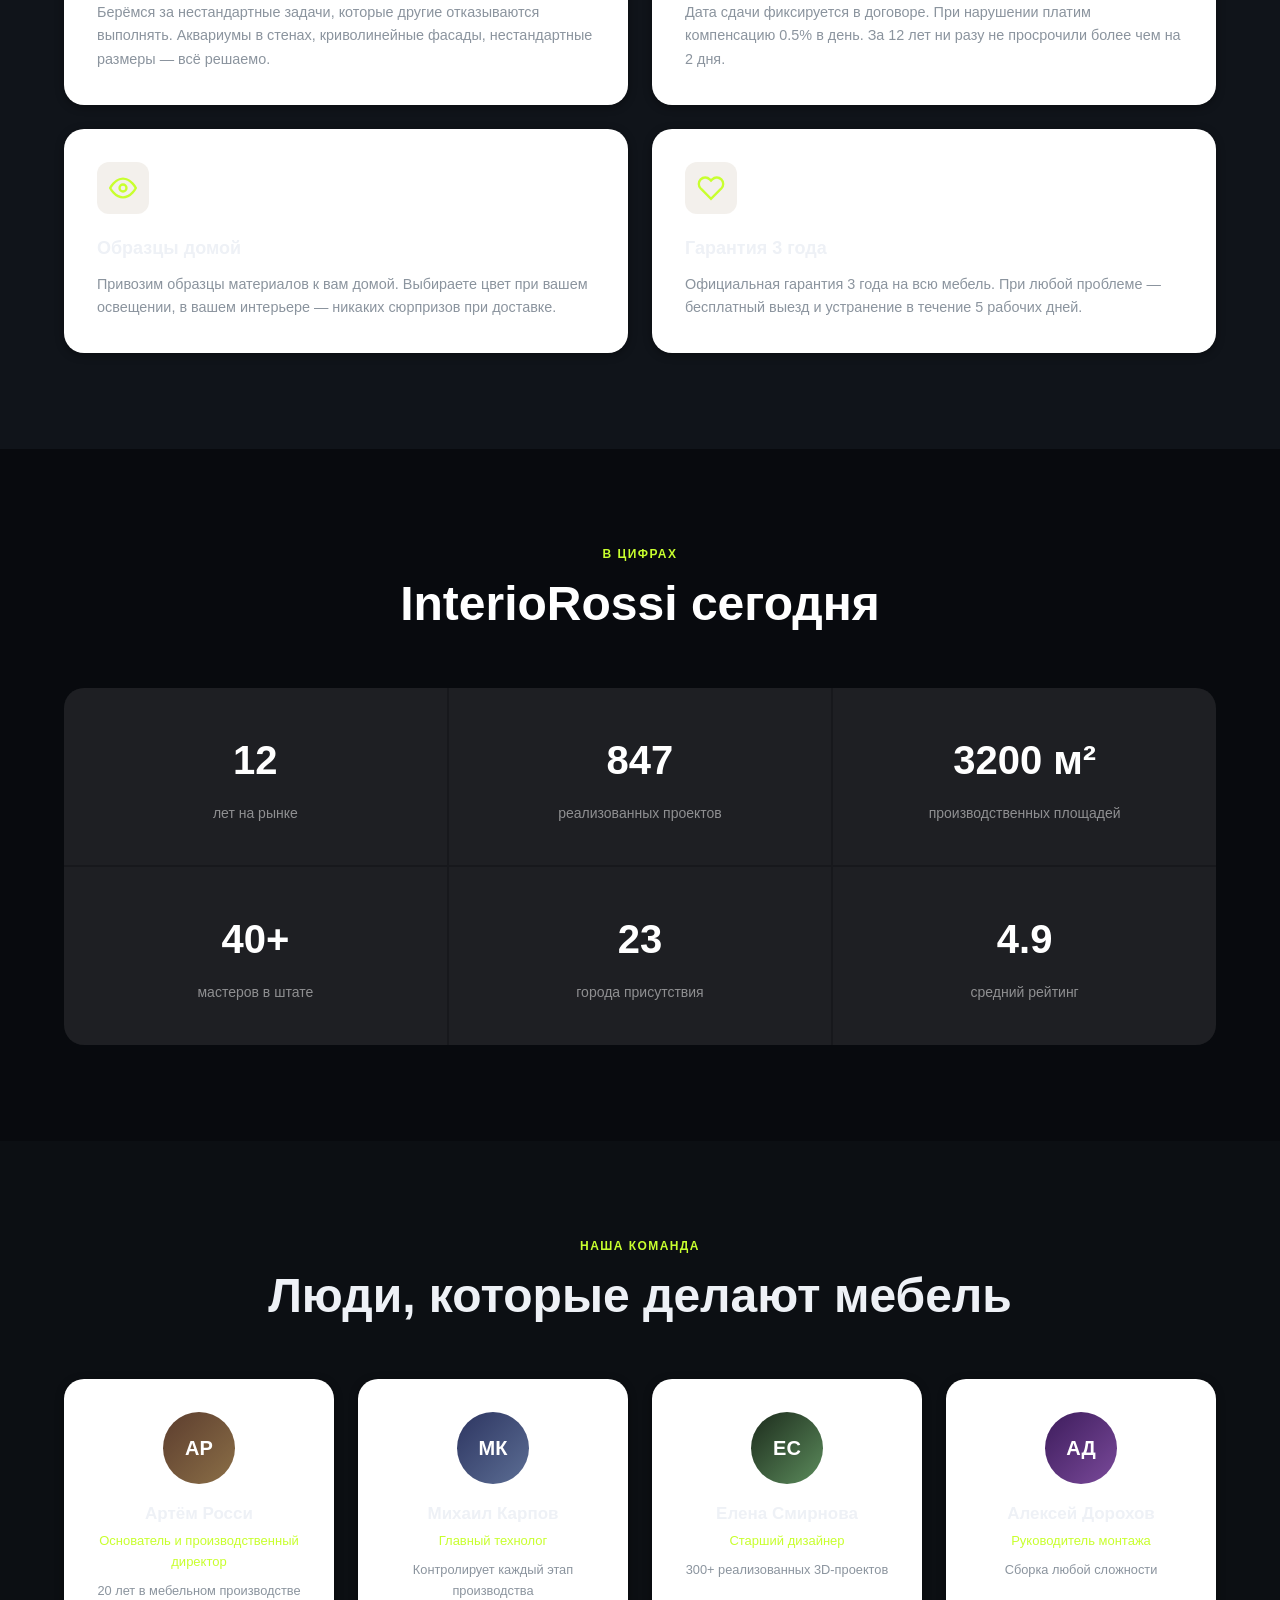
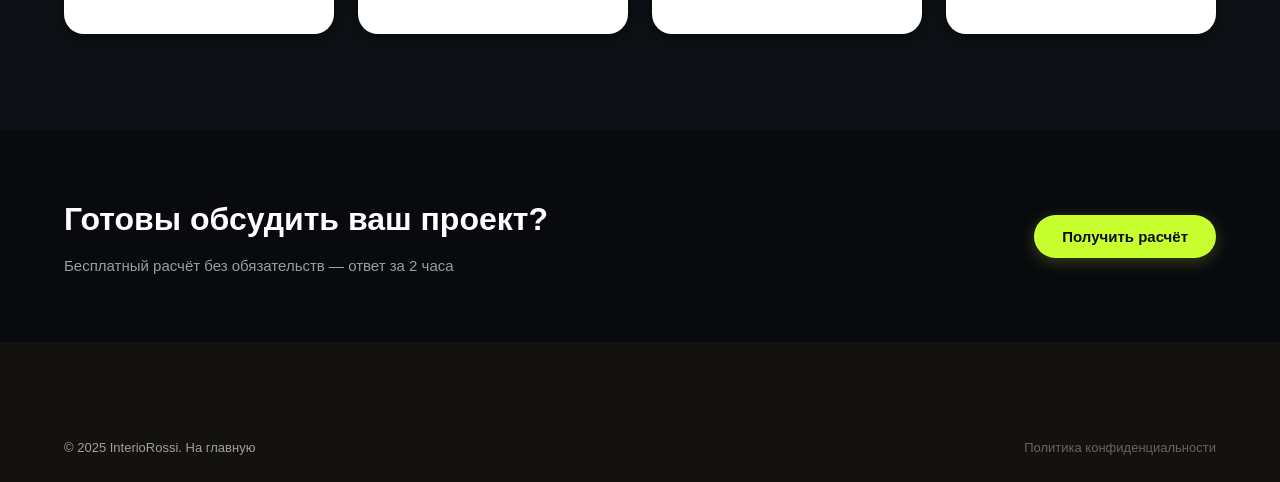
==== commit be6ac9ce: "fix: replace all placeholder contacts with real data - Phone +79252867206 everywhere (header, footer" ====
--- a/pages/about.html
+++ b/pages/about.html
@@ -28,7 +28,7 @@
           <li><a href="../Index.html#partners" class="nav-link">Дизайнерам</a></li>
         </ul>
         <div class="nav-right">
-          <a href="tel:+79991234567" class="nav-phone">+7 (999) 123-45-67</a>
+          <a href="tel:+79252867206" class="nav-phone">+7 (925) 286-72-06</a>
           <a href="../Index.html#contact" class="btn btn-primary btn-sm">Рассчитать</a>
         </div>
         <button class="burger" id="burger" aria-label="Меню"><span></span><span></span><span></span></button>
--- a/css/style.css
+++ b/css/style.css
@@ -31,7 +31,8 @@
 
 /* ─── Reset ─── */
 *, *::before, *::after { box-sizing: border-box; margin: 0; padding: 0; }
-html { scroll-behavior: smooth; font-size: 16px; }
+html { scroll-behavior: smooth; font-size: 16px; overflow-x: hidden; }
+body { overflow-x: hidden; }
 body {
   font-family: var(--font-b);
   background: var(--bg);
@@ -407,19 +408,22 @@
   letter-spacing: .02em;
   flex-shrink: 0;
 }
-.logo-texts { display: flex; align-items: baseline; gap: 8px; }
+.logo-texts { display: flex; flex-direction: column; gap: 1px; }
 .logo-name {
   font-family: var(--font-h);
   font-size: 1.0625rem;
   font-weight: 700;
   color: var(--text);
   letter-spacing: .01em;
+  line-height: 1.1;
 }
 .logo-sub {
-  font-size: .6875rem;
-  color: var(--text-3);
-  letter-spacing: .08em;
+  font-size: .625rem;
+  color: var(--text-2);
+  letter-spacing: .12em;
   text-transform: uppercase;
+  line-height: 1;
+  font-weight: 500;
 }
 
 /* Catalog button + mega-menu */
@@ -763,7 +767,7 @@
 /* ── Hero grid layout ── */
 .hero-grid {
   display: grid;
-  grid-template-columns: 1fr 380px;
+  grid-template-columns: 1fr 420px;
   gap: 72px;
   align-items: center;
   position: relative;
@@ -771,6 +775,8 @@
   padding-top: calc(var(--hdr-total) + 40px);
   padding-bottom: 72px;
 }
+/* Запрещаем grid-ячейкам расширяться за пределы колонки */
+.hero-grid > * { min-width: 0; }
 
 .hero-eyebrow {
   display: inline-flex;
@@ -832,6 +838,7 @@
   flex-wrap: wrap;
   opacity: 0;
   animation: heroFadeUp .6s .4s forwards;
+  min-width: 0;
 }
 
 .btn-hero-primary {
@@ -876,17 +883,73 @@
   transform: translateY(-1px);
 }
 
+/* ── Hero carousel ── */
+.hero-carousel {
+  opacity: 0;
+  animation: heroFadeRight .7s .4s forwards;
+  width: 100%;
+  min-width: 0;
+}
+.hero-carousel-wrap {
+  overflow: hidden;
+  width: 100%;
+}
+.hero-carousel-track {
+  display: flex;
+  gap: 16px;
+  transition: transform .45s cubic-bezier(.25,.1,.25,1);
+}
+.hero-carousel-footer {
+  display: flex;
+  align-items: center;
+  justify-content: space-between;
+  margin-top: 12px;
+  padding: 0 2px;
+}
+.hero-carousel-dots {
+  display: flex;
+  gap: 6px;
+  align-items: center;
+}
+.hero-car-dot {
+  width: 6px; height: 6px;
+  border-radius: 3px;
+  background: rgba(255,255,255,.2);
+  border: none;
+  cursor: pointer;
+  transition: width .25s, background .25s;
+  padding: 0;
+}
+.hero-car-dot.active {
+  width: 20px;
+  background: var(--accent);
+}
+.hero-carousel-arrows { display: flex; gap: 6px; }
+.hero-car-btn {
+  width: 34px; height: 34px;
+  border-radius: 8px;
+  background: rgba(255,255,255,.05);
+  border: 1px solid rgba(255,255,255,.1);
+  color: var(--text-2);
+  cursor: pointer;
+  display: flex; align-items: center; justify-content: center;
+  transition: background .2s, color .2s;
+}
+.hero-car-btn:hover { background: rgba(255,255,255,.12); color: var(--text); }
+
 /* ── Hero right card ── */
 .hero-card {
   background: var(--bg-dark2);
   border: 1px solid var(--border);
   border-radius: 16px;
   overflow: hidden;
-  opacity: 0;
-  animation: heroFadeRight .7s .4s forwards;
-  transition: transform .35s, box-shadow .35s;
-}
-.hero-card:hover { transform: translateY(-6px); box-shadow: 0 24px 64px rgba(0,0,0,.4); }
+  flex: 0 0 76%;
+  opacity: .4;
+  transform: scale(0.9);
+  transition: opacity .4s, transform .45s cubic-bezier(.25,.1,.25,1), box-shadow .35s;
+}
+.hero-card.is-active { opacity: 1; transform: scale(1); }
+.hero-card.is-active:hover { transform: scale(1) translateY(-4px); box-shadow: 0 24px 64px rgba(0,0,0,.4); }
 .hero-card-img {
   height: 200px;
   background: linear-gradient(135deg, #181e28, #1e2636);
@@ -966,7 +1029,6 @@
 
 @media (max-width: 1000px) {
   .hero-grid { grid-template-columns: 1fr; gap: 40px; }
-  .hero-card { max-width: 420px; }
 }
 
 /* ━━━━━━━━━━━━━━━━━━━━━━ QUIZ CTA STRIP ━━━━━━━━━━━━━━━━━━━━━━ */
@@ -1885,11 +1947,11 @@
   .form-card { padding: 24px 20px; }
 }
 
-/* ━━━━ FAB — Floating phone button + cat mascot ━━━━ */
+/* ━━━━ FAB — Floating phone button ━━━━ */
 .fab-wrap {
   position: fixed;
-  bottom: 32px;
-  right: 28px;
+  bottom: 52px;
+  right: 48px;
   z-index: 300;
   display: flex;
   align-items: flex-end;
@@ -1897,46 +1959,152 @@
   pointer-events: none;
 }
 
-/* Phone button */
+/* Phone button — desktop: 74px */
 .fab-btn {
   position: relative;
-  width: 60px;
-  height: 60px;
+  width: 74px;
+  height: 74px;
   border-radius: 50%;
-  background: #e53935;
+  background: linear-gradient(145deg, #f55, #c62828);
   color: #fff;
   display: flex;
   align-items: center;
   justify-content: center;
-  box-shadow: 0 6px 24px rgba(229,57,53,.45);
-  transform: translateX(110px);
+  box-shadow: 0 10px 36px rgba(229,57,53,.7), 0 3px 10px rgba(0,0,0,.45);
+  transform: translateX(130px);
   opacity: 0;
-  transition: transform .55s cubic-bezier(.34,1.56,.64,1), opacity .4s ease, background .2s;
+  transition: transform .55s cubic-bezier(.34,1.56,.64,1), opacity .4s ease, box-shadow .25s;
   pointer-events: none;
   flex-shrink: 0;
   text-decoration: none;
 }
+.fab-btn svg { width: 26px; height: 26px; }
 .fab-btn.visible {
   transform: translateX(0);
   opacity: 1;
   pointer-events: auto;
 }
-.fab-btn.visible:hover { background: #c62828; transform: scale(1.08); }
+.fab-btn.visible:hover {
+  box-shadow: 0 14px 48px rgba(229,57,53,.9), 0 5px 14px rgba(0,0,0,.5);
+  transform: scale(1.12);
+}
 
 /* Pulse ring */
 .fab-pulse {
   position: absolute;
-  inset: -8px;
+  inset: -12px;
   border-radius: 50%;
-  border: 2px solid rgba(229,57,53,.55);
-  animation: fab-pulse 2.8s ease-out infinite;
+  border: 2.5px solid rgba(255,85,85,.55);
+  animation: fab-pulse 2.4s ease-out infinite;
   pointer-events: none;
 }
 @keyframes fab-pulse {
-  0%   { transform: scale(1); opacity: .8; }
-  100% { transform: scale(1.7); opacity: 0; }
+  0%   { transform: scale(1); opacity: .9; }
+  100% { transform: scale(1.85); opacity: 0; }
+}
+
+/* Tablet: 68px */
+@media (max-width: 1024px) {
+  .fab-btn { width: 68px; height: 68px; }
+  .fab-btn svg { width: 24px; height: 24px; }
+  .fab-wrap { bottom: 44px; right: 36px; }
+}
+
+/* Mobile: 62px, ближе к углу */
+@media (max-width: 767px) {
+  .fab-btn { width: 62px; height: 62px; }
+  .fab-btn svg { width: 22px; height: 22px; }
+  .fab-wrap { bottom: 80px; right: 20px; } /* выше sticky-bar квиза */
 }
 
 @media (max-width: 500px) {
-  .fab-btn { width: 52px; height: 52px; }
-}
+  .fab-btn { width: 60px; height: 60px; }
+}
+
+/* ═══════════════════════════════════════════════════
+   DESKTOP — адаптивный хедер
+═══════════════════════════════════════════════════ */
+
+/* ≤1150px: убираем CTA-кнопку (есть в мега-меню) */
+@media (max-width: 1150px) {
+  .hdr-contact .btn-cta { display: none; }
+  .hdr-main-row { gap: 12px; }
+}
+/* ≤1050px: сжимаем элементы, НЕ скрываем иконки мессенджеров */
+@media (max-width: 1050px) {
+  .hdr-main-row { gap: 8px; }
+  .hdr-nav-link { padding: 6px 8px; font-size: .8125rem; }
+  .hdr-phone { font-size: .9375rem; }
+  .hdr-msg { width: 30px; height: 30px; border-radius: 7px; }
+  .hdr-msgs { gap: 4px; }
+}
+/* ≤900px: убираем телефон и nav — остаётся только бургер */
+@media (max-width: 900px) {
+  .hdr-phone-block { display: none; }
+  .hdr-contact     { display: none; }
+  .hdr-nav         { display: none; }
+  .catalog-wrap    { display: none; }
+  .burger          { display: flex; margin-left: auto; }
+}
+
+/* ═══════════════════════════════════════════════════
+   MOBILE FIRST — ≤767px (телефоны)
+═══════════════════════════════════════════════════ */
+@media (max-width: 767px) {
+
+  /* ── CSS-переменные: убираем top-bar ── */
+  :root { --hdr-top-h: 0px; --hdr-total: 60px; }
+
+  /* ── Хедер: только лого + бургер ── */
+  .hdr-top        { display: none; }
+  .hdr-nav        { display: none; }
+  .hdr-contact    { display: none; }
+  .catalog-wrap   { display: none; }   /* каталог доступен через бургер-меню */
+  .burger         { display: flex; margin-left: auto; }
+
+  /* ── Hero ── */
+  .hero-grid {
+    padding-top: calc(var(--hdr-total) + 20px);
+    padding-bottom: 40px;
+    gap: 24px;
+  }
+  .hero-eyebrow { margin-bottom: 14px; font-size: .625rem; }
+  .hero-headline {
+    font-size: clamp(1.625rem, 7vw, 2rem);
+    line-height: 1.2;
+    margin-bottom: 14px;
+  }
+  .hero-sub { font-size: .9rem; margin-bottom: 20px; max-width: 100%; }
+
+  /* ── Hero CTA кнопки: компактные, не растянутые ── */
+  .hero-ctas { flex-direction: column; gap: 8px; align-items: stretch; }
+  .btn-hero-primary {
+    padding: 13px 20px;
+    font-size: .875rem;
+    justify-content: center;
+  }
+  .btn-hero-designer {
+    padding: 11px 20px;
+    font-size: .8125rem;
+    justify-content: center;
+  }
+
+  /* ── Карусель ── */
+  .hero-card { flex: 0 0 84%; }
+  .hero-carousel-footer { margin-top: 8px; }
+  .hero-car-dot { width: 5px; height: 5px; }
+  .hero-car-dot.active { width: 16px; }
+
+  /* ── Прочие секции ── */
+  .trust-section { padding: 36px 0; }
+  .trust-num { font-size: 1.5rem; }
+  .quiz-cta-strip { padding: 28px 0; }
+  .quiz-cta-strip-title { font-size: 1.1rem; }
+  .section { padding: 48px 0; }
+}
+
+/* ── ≤479px: маленькие телефоны ── */
+@media (max-width: 479px) {
+  .hero-headline { font-size: clamp(1.5rem, 8vw, 1.75rem); }
+  .hero-card { flex: 0 0 88%; }
+}
